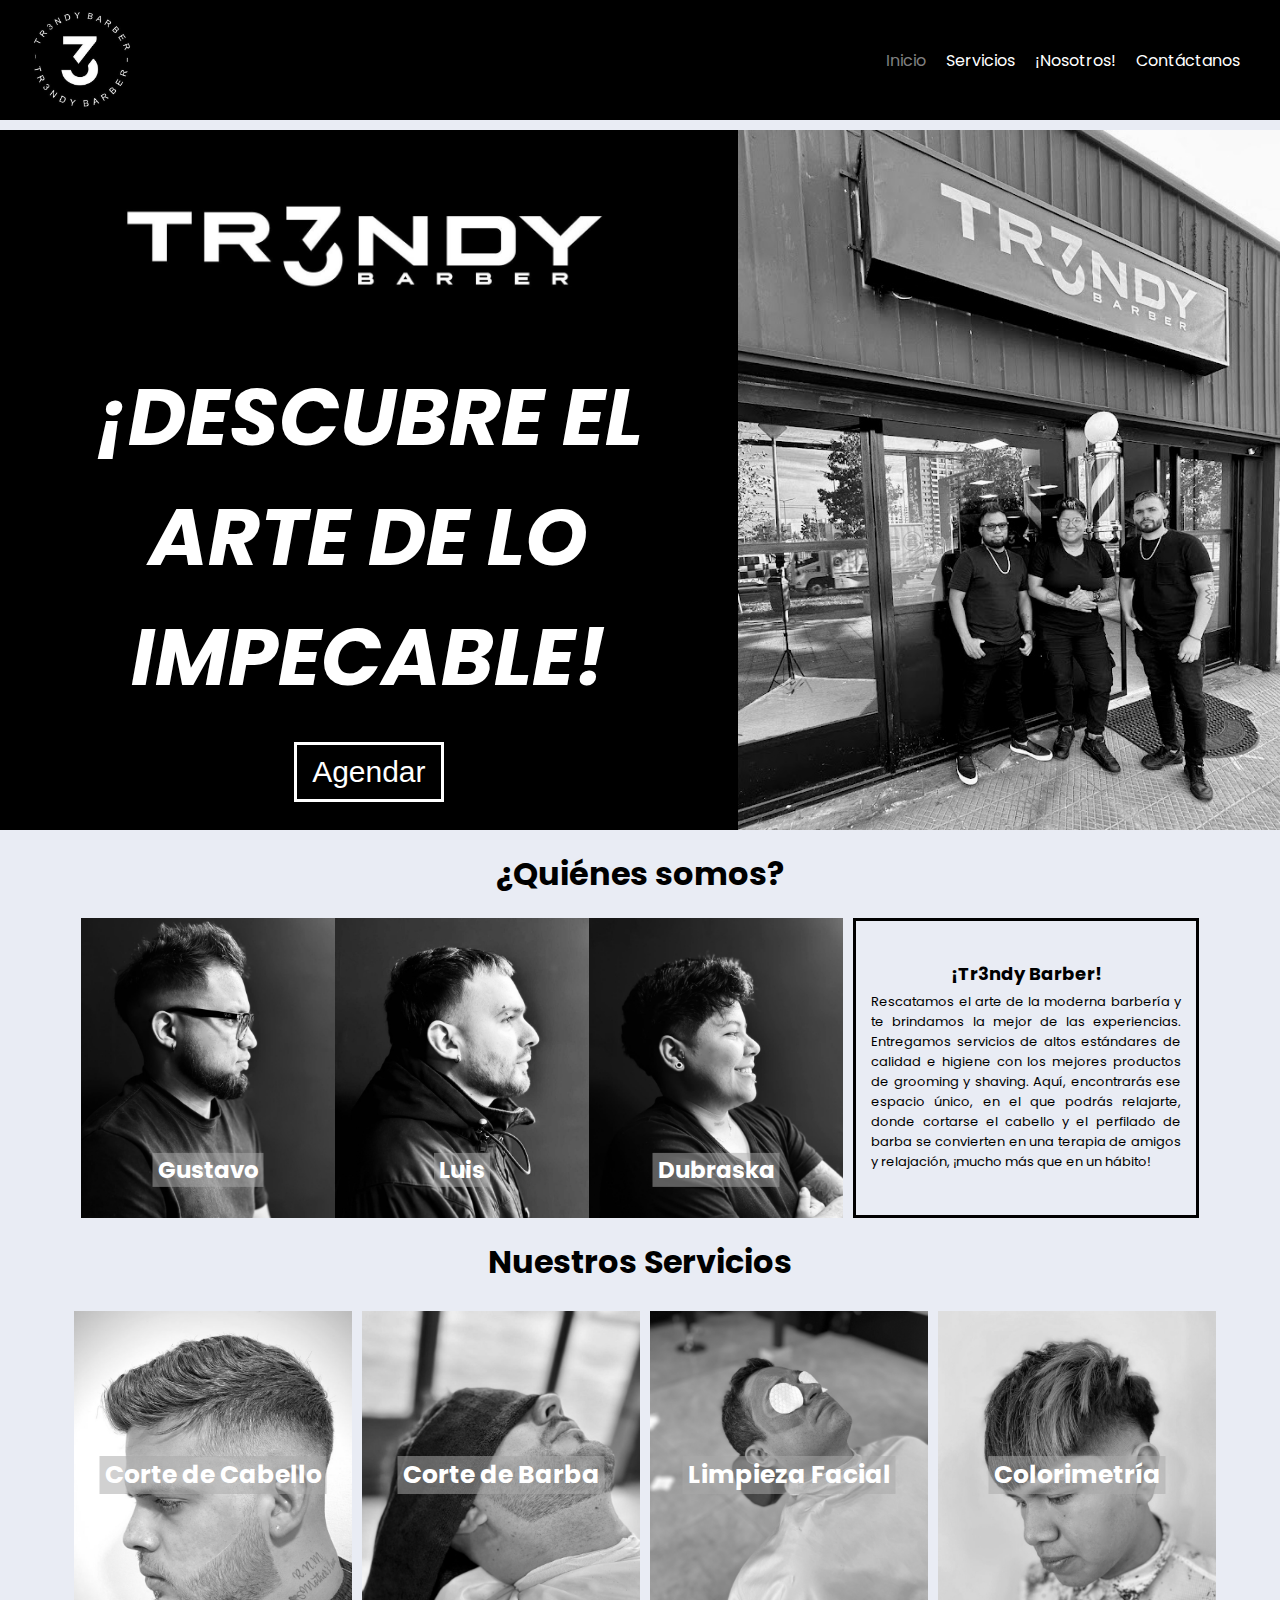
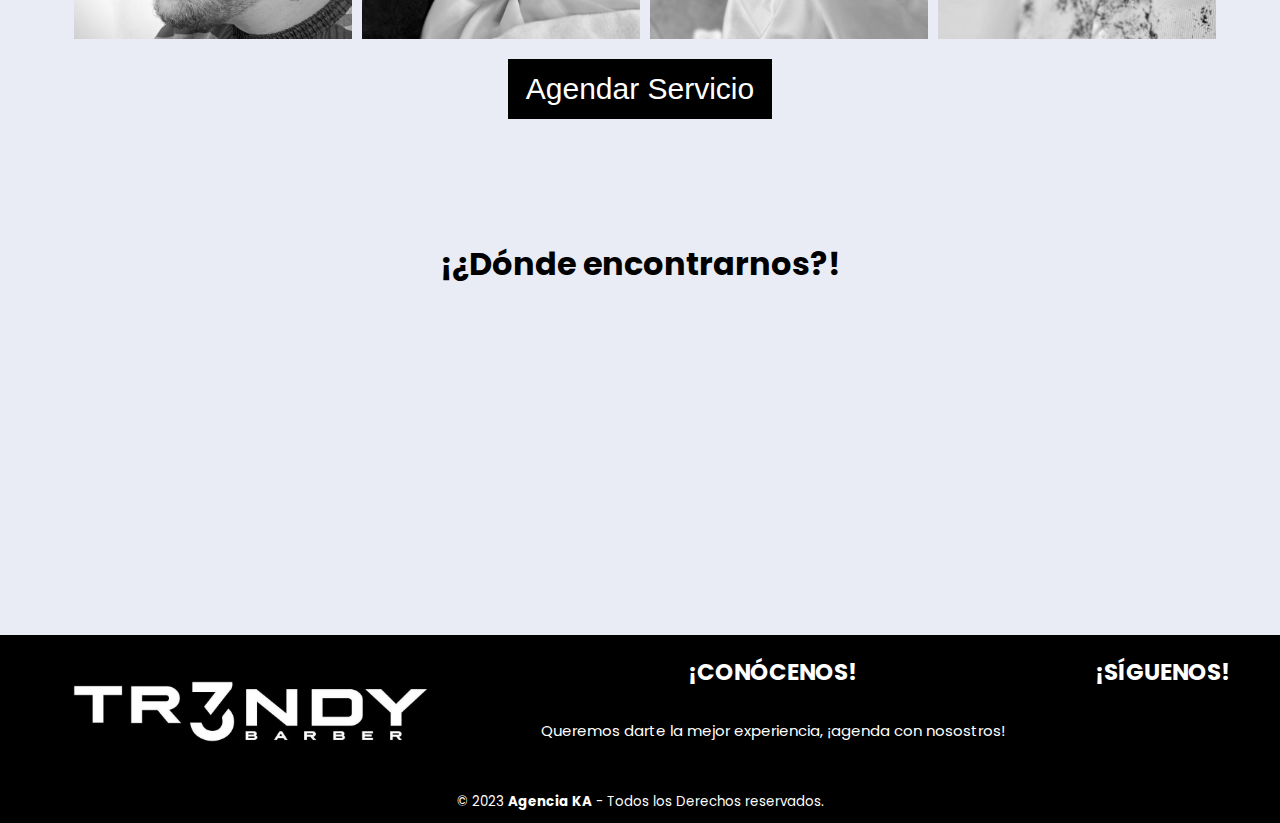
==== root/index.html @ bdf14b38 "se modifican pantallas pequeñas responsive" ====
<!DOCTYPE html>
<html lang="en">
  <head>
    <meta charset="UTF-8" />
    <meta name="viewport" content="width=device-width, initial-scale=1.0" />

    <!-- Google Font -->
    <link rel="preconnect" href="https://fonts.googleapis.com" />
    <link rel="preconnect" href="https://fonts.gstatic.com" crossorigin />
    <link
      href="https://fonts.googleapis.com/css2?family=Poppins:wght@200&display=swap"
      rel="stylesheet"
    />
    <!-- Font Awasome -->
    <link
      rel="stylesheet"
      href="https://cdnjs.cloudflare.com/ajax/libs/font-awesome/6.4.2/css/all.min.css"
      integrity="sha512-z3gLpd7yknf1YoNbCzqRKc4qyor8gaKU1qmn+CShxbuBusANI9QpRohGBreCFkKxLhei6S9CQXFEbbKuqLg0DA=="
      crossorigin="anonymous"
      referrerpolicy="no-referrer"
    />
    <!-- Style -->
    <link rel="stylesheet" href="./styles/estilo.css" />
    <title>¡Tr3ndy Barber!</title>
  </head>
  <body>
    <header>
      <div class="container__menu">
        <div class="logo">
          <img src="./assets/T2 2.jpg" alt="" />
        </div>
        <div class="menu">
          <i class="fas fa-bars" id="btn_menu"></i>
          <div id="back_menu"></div>
          <nav id="nav">
            <img src="images/logo-magtimus-v2.3-1.png" alt="" />
            <ul>
              <li><a href="#" id="selected">Inicio</a></li>
              <li><a href="#serv">Servicios</a></li>
              <li><a href="#us">Nosotros</a></li>
              <li><a href="#ubic">Contáctanos</a></li>
            </ul>
          </nav>
        </div>
      </div>
      <div class="container-menu">
        <div class="logo-desk">
          <img src="./assets/T2 2.jpg" alt="" />
        </div>

        <nav>
          <ul>
            <li><a href="#" id="selected">Inicio</a></li>
            <li><a href="#serv">Servicios</a></li>
            <li><a href="#us">¡Nosotros!</a></li>
            <li><a href="#ubic">Contáctanos</a></li>
          </ul>
        </nav>
      </div>
    </header>

    <!-- BANNER -->

    <div class="banner">
      <div class="banner-info">
        <div class="banner-logo">
          <img src="./assets/TR3NDY_FONDO_NEGRO.jpeg" alt="" />
        </div>
        <div class="banner-frase">
          <h3>¡DESCUBRE EL ARTE DE LO IMPECABLE!</h3>
        </div>
        <a
          href="https://trendybarbercl.setmore.com/?instant_experiences_enabled=true"
          target="_blank"
          ><button class="btn">Agendar</button></a
        >
      </div>
      <div class="banner-img">
        <img src="./assets/EQUIPO.jpg" alt="" />
      </div>
    </div>
    <div class="about-container" id="us">
      <h1>¿Quiénes somos?</h1>
      <div class="profile-container">
        <div class="profile">
          <div class="img-profile">
            <img src="./assets/gustavoPerfilMod.png" alt="Gustavo perfil" />
            <h2>Gustavo</h2>
          </div>
          <div class="img-profile">
            <img src="./assets/luisPerfilMod.png" alt="Luis perfil" />
            <h2>Luis</h2>
          </div>
          <div class="img-profile">
            <img src="./assets/dubraskaPerfilMod.png" alt="dubraska perfil" />
            <h2>Dubraska</h2>
          </div>
        </div>
        <div class="text-profile">
          <div class="trendy-bio mostrar">
            <h2>¡Tr3ndy Barber!</h2>
            <p>
              Rescatamos el arte de la moderna barbería y te brindamos la mejor
              de las experiencias. Entregamos servicios de altos estándares de
              calidad e higiene con los mejores productos de grooming y shaving.
              Aquí, encontrarás ese espacio único, en el que podrás relajarte,
              donde cortarse el cabello y el perfilado de barba se convierten en
              una terapia de amigos y relajación, ¡mucho más que en un hábito!
            </p>
          </div>
          <div class="gustavo-bio ocultar">
            <h2>Gustavo</h2>
            <p>
              ¡Hola! Soy Gustavo y te contaré sobre mi: en mi tiempo libre suelo
              escuchar música y ver películas. En mi trabajo me gusta cortar
              cabello, crear vínculos con mis clientes y brindarles un buen
              trato en cada visita; trato de evolucionar constantemente para
              estar al día con los cortes y estilos en tendencia para así
              complacer a mis clientes.
            </p>
            <h3 class="btn">Tr3ndy Barber</h3>
          </div>
          <div class="luis-bio ocultar">
            <h2>Luis</h2>
            <p>
              ¡Hola! Mi nombre es Luis Daniel Gil, en mi tiempo libre suelo
              salir, compartir con amigos y familiares, también ver series y
              deportes. En mi trabajo, además de brindar un excelente servicio
              (corte de cabello, barba, perfilado de cejas, limpieza facial), me
              enfoco en la conexión con el cliente para que sea una grata
              experiencia.
            </p>
            <h3 class="btn">Tr3ndy Barber</h3>
          </div>
          <div class="dubraska-bio ocultar">
            <h2>Dubraska</h2>
            <p>
              ¡Hola! Mi nombre es Dubraska, en mi tiempo libre me encanta
              escuchar música, ver series y compartir con amigos y familiares.
              En mi trabajo me especializo en cortes de cabello, barba,
              depilación, limpieza facial y tintura. Más que una profesión, es
              mi estilo de vida porque me gusta conectar con mis clientes ,
              mejorando su imagen y brindándoles un buen servicio.
            </p>
            <h3 class="btn">Tr3ndy Barber</h3>
          </div>
        </div>
      </div>
    </div>

    <div class="serv-container" id="serv">
      <h1>Nuestros Servicios</h1>
      <div class="serv-category">
        <!-- Categoria Cabello -->
        <div class="serv" id="serv1">
          <div class="serv-img">
            <img class="img" src="./assets/corte.png" alt="Corte de cabello" />
            <h2 class="serv-text">Corte de Cabello</h2>
          </div>
          <div class="serv-info ocultar">
            <h2>Corte de Cabello</h2>
            <p>
              Ofrecemos cortes de cabello con asesoría personalizada mas lavado
              hidratante con Shampoo Premium Sir Fausto libre de sodio y
              parabenos, con efecto anti-caída y protector del cuero cabelludo
              para brindarte un servicio de calidad y un estilo único como lo es
              tr3ndy Barber.
            </p>
            <p>
              ¡No olvides revisar nuestras promociones de servicios en nuestra
              sección de agendamiento!
            </p>
            <h3 class="btn">Categorias</h3>
          </div>
        </div>
        <!-- Categoria Barba -->
        <div class="serv" id="serv2">
          <div class="serv-img">
            <img
              class="img"
              src="./assets/servTratamientoFacial.png"
              alt="Barba"
            />
            <h2 class="serv-text">Corte de Barba</h2>
          </div>
          <div class="serv-info ocultar">
            <h2>Corte de Barba</h2>
            <p>
              Un protocolo especializado en el cuidado de tu barba con toalla
              caliente y productos premium: agua micelar para eliminar celulas
              muertas e impurezas, pre-pos barba e hidratante, además masaje y
              bebida de cortesía para brindarte un servicio de calidad y un
              estilo único como lo es tr3ndy Barber.
            </p>
            <p>
              ¡No olvides revisar nuestras promociones de servicios en nuestra
              sección de agendamiento!
            </p>
            <h3 class="btn">Categorias</h3>
          </div>
        </div>
        <!-- Categoria Facial -->
        <div class="serv" id="serv3">
          <div class="serv-img">
            <img
              class="img"
              src="./assets/facial.png"
              alt="Tratamiento Facial"
            />
            <h2 class="serv-text">Limpieza Facial</h2>
          </div>
          <div class="serv-info ocultar">
            <h2>Limpieza Facial</h2>
            <p>
              Usamos la marca premium Pure Sir Fausto: Agua micelar, mascarilla
              de arcilla y serum para hidratar el rostro eliminando con tres
              simples pasos la grasa e impureza, tambien ofrecemos un servicio
              de depilación en tres zonas del rostro: oreja, pomulos y nariz,
              con cera especializada, además de masaje y bebida de cortesía para
              brindarte un servicio de calidad y un estilo unico como lo es
              tr3ndy Barber.
            </p>
            <p>
              ¡No olvides revisar nuestras promociones de servicios en nuestra
              sección de agendamiento!
            </p>
            <h3 class="btn">Categorias</h3>
          </div>
        </div>
        <!-- Categoria Colorimetria -->
        <div class="serv" id="serv4">
          <div class="serv-img">
            <img
              class="img"
              src="./assets/ServColorimetria.png"
              alt="Colorimetría"
            />
            <h2 class="serv-text">Colorimetría</h2>
          </div>

          <div class="serv-info ocultar">
            <h2>Colorimetria</h2>
            <p>
              Ofrecemos un servicio de decoloración mas color a elección,
              aplicando productos profesionales. Incluye lavado nutritivo y
              masaje. Puede ser color completo o solo parte superior, además de
              bebida de cortesía para brindarte un servicio de calidad y un
              estilo único como lo es tr3ndy Barber.
            </p>
            <p>
              ¡No olvides revisar nuestras promociones de servicios en nuestra
              sección de agendamiento!
            </p>
            <h3 class="btn">Categorías</h3>
          </div>
        </div>
      </div>
      <a
        href="https://trendybarbercl.setmore.com/?instant_experiences_enabled=true"
        target="_blank"
      >
        <button class="btn">Agendar Servicio</button></a
      >

      <div class="social">
        <a href="https://www.instagram.com/tr3ndybarber/" target="_blank"
          ><i class="fa-brands fa-instagram" style="color: #000000"></i
        ></a>
        <a
          href="https://web.facebook.com/people/Trendy-Barber-CL/100091980216560/?mibextid=LQQJ4d"
          target="_blank"
          ><i class="fa-brands fa-facebook" style="color: #000000"></i
        ></a>
        <a href="https://wa.me/56989255506" target="_blank"
          ><i class="fa-brands fa-whatsapp" style="color: #000000"></i
        ></a>
      </div>
    </div>

    <!-- Seccion Ubicacion -->
    <div class="ubic-container" id="ubic">
      <h1>¡¿Dónde encontrarnos?!</h1>
      <div class="ubic">
        <iframe
          src="https://www.google.com/maps/embed?pb=!1m18!1m12!1m3!1d3326.3088589403574!2d-70.60596982517569!3d-33.51935457336236!2m3!1f0!2f0!3f0!3m2!1i1024!2i768!4f13.1!3m3!1m2!1s0x2740d6c82ad8d0f9%3A0x5c49ebdbfe699f95!2sTr3ndy%20Barber!5e0!3m2!1ses-419!2scl!4v1690721076925!5m2!1ses-419!2scl"
          width="1000"
          height="400"
          style="border: 0"
          allowfullscreen=""
          loading="lazy"
          referrerpolicy="no-referrer-when-downgrade"
        ></iframe>
      </div>
    </div>

    <footer>
      <div class="footer-info">
        <div class="footer-logo">
          <img src="./assets/TR3NDY_FONDO_NEGRO - copia.jpeg" alt="logo" />
        </div>
        <div class="footer-msj">
          <h2>¡CONÓCENOS!</h2>
          <p>Queremos darte la mejor experiencia, ¡agenda con nosostros!</p>
        </div>
        <div class="footer-social">
          <h2>¡SÍGUENOS!</h2>
          <div class="footer-red">
            <a href="https://www.instagram.com/tr3ndybarber/" target="_blank"
              ><i class="fa-brands fa-instagram"></i
            ></a>
            <a
              href="https://web.facebook.com/people/Trendy-Barber-CL/100091980216560/?mibextid=LQQJ4d"
              target="_blank"
              ><i class="fa-brands fa-facebook"></i
            ></a>
            <a href="https://wa.me/56989255506" target="_blank"
              ><i class="fa-brands fa-whatsapp"></i
            ></a>
          </div>
        </div>
      </div>

      <div class="marca">
        <small
          >&copy; 2023 <b>Agencia KA</b> - Todos los Derechos reservados.
        </small>
      </div>
    </footer>

    <script src="./js/profile.js"></script>
    <script src="./js/menu.js"></script>
    <!-- <script src="./js/servDesktop.js"></script> -->
    <!-- <script src="./js/servMobile.js"></script> -->
    <script src="./js/servDesk-Mob.js"></script>
    <!-- <script src="./js/prueba.js"></script> -->
  </body>
</html>
---- root/styles/estilo.css ----
* {
    margin: 0;
    padding: 0;
    box-sizing: border-box;
    
    
  }

  body{
    background-color: #e9ecf4;
    text-align: center;
    font-family: 'Poppins', sans-serif;
  }

  .ocultar{
    display: none;
  }

  .mostrar{
    display: block;
  }

  a{
    text-decoration: none;
    color: white;
  }

  h1{
    margin: 20px;
  }

  p{
    font-size: 15px;
  }

  h2{
    font-size: 20px;
  }

  iframe {
    max-width: 90%;
    height: 300px;
   }

  .btn{
    background-color: #000;
    color: white;
    font-size: 30px;
    padding-top: 10px;
    padding-bottom: 10px;
    padding-left: 15px;
    padding-right: 15px;
    border: 3px solid #000;
    margin: 15px;
    cursor: pointer;
  }
  
  .btn:hover{
    background-color: white;
    border: 3px solid #000;
    color: black;
    transition: 0.3s;
  }




/* ESTILOS HEADER */

header{
  background-color: #000;
}

.logo{
  margin-left: 15px;
  margin-top: 10px;
  margin-bottom: 5px;
}

.logo img{
  height: 80px;
}

.container-menu{
  display: none;
}

.container__menu{
  display: flex;
  align-items: center;
  justify-content: space-between;
}

.menu{
  display: flex;
  justify-content: center;
  align-items: center;
}

.menu ul{
  display: flex;
  flex-direction: column;
  
}

.menu ul li{
  margin-top: 30px;

}

.menu ul li a{
  color: white;

}

.menu nav{
  position: fixed;
  top: 0;
  right: -250px;
  width: 250px;
  height: 100vh;
  background: #000;
  padding: 40px;
  z-index: 1;
  transition: all 300ms;

}

#selected{
  color: grey;
}

#back_menu{
  position: fixed;
  top: 0;
  left: 0;
  width: 100%;
  height: 100vh;
  background: rgba(0,0,0,0.5);
  display: none;
  z-index: 1;
}

#btn_menu{
  font-size: 24px;
  width: 50px;
  height: 50px;
  background: white;
  display: flex;
  flex-direction: row;
  justify-content: center;
  align-items: center;
  border-radius: 50px;
  margin-right: 20px;
  cursor: pointer;

}

/* ESTILOS BANNER */
.banner{
  margin-top: 10px;
  background-color: #000;
  
  display: flex;
  flex-direction: column;
  justify-content: center;
  align-items: center;
  
}

.banner-logo img
  {
  width: 100%;
  }

  .banner h3{
    color: white;
    font-size: 50px;
    font-style: italic;
    
    padding: 10px;
    


  
    
  }

  .banner-frase{
    margin: auto;
  }

  

  .banner .btn{
    
    border: 3px solid white;

  }

  .banner-img{
    width: 100%;
    
  }

  .banner-img img{
    width: 100%;
    display: block;
    filter: grayscale(100%);
    
  }

  

  

 

  



/* ESTILOS PROFILE */

  .about-container{
    width: 90%;
    max-width: 480px;
    margin: auto;
    display: flex;
    flex-direction: column;
    align-items: center;
    
  }

  .profile-container{
    display: flex;
    flex-direction: column;
    gap: 10px;
  }

  .profile{
    display: flex;
    overflow: hidden;
  }

  .img-profile{
    position: relative;
    overflow: hidden;
  }

  .img-profile img:hover{
    transform: scale(1.1);
    transition: 1.5s;

  }

  .img-profile img{
    width: 100%;
    height: 100%;
  }

  .img-profile h2{
    position: absolute;
    color: white;
    left: 50%;
    top: 80%;
    transform: translate( -50%, -15%);
    padding-left: 5px;
    padding-right: 5px;
    background-color: #a8a8a888;
    cursor: pointer;
  }

  .img-profile h2:hover{
    background-color: white;
    color: black;
  }

  .text-profile{
    padding: 10px;
    border: 3px solid #000;
    display: flex;
    flex-direction: column;
    justify-content: center;

  }

  .text-profile h2{
    margin-bottom: 10px;
  }

  .text-profile p{
    
    text-align: justify;
    padding: 5px;
  }

  .text-profile .btn{
    font-size: 20px;
  }

  /* ESTILOS SERVICIOS */

  .serv-container{
    width: 70%;
    max-width: 480px;
    margin: auto;
    display: flex;
    flex-direction: column;
    align-items: center;
    
  }

 .serv{
  margin: 10px;
  

 }

  .img {
    width: 100%;
    display: block;
    filter: grayscale(100%);
   
    
  }

  .img:hover{
    transform: scale(1.1);
    transition: 1.5s;
    filter: grayscale(0%);
  }


  .serv-img{
    position: relative;
    overflow: hidden;
    
  }

  .serv-img h2{
    font-size: 30px;
    position: absolute;
    color: white;
    left: 50%;
    top: 50%;
    transform: translate( -50%, -50%);
    padding-left: 5px;
    padding-right: 5px;
    white-space: nowrap;
    background-color: #a8a8a888;
    cursor: pointer;

  } 

  .serv-img h2:hover{
    background-color: white;
    color: black;
  }

  

  .social{
    font-size: 50px;
    margin-top: 10px;
    justify-content: center;
    

  }

  .social i{
    margin-left: 20px;
    margin-right: 20px;
    padding: 5px;
   
  }

  .social i:hover{
    transform: scale(1.2);
  }

  .serv-info{
    padding: 10px;
    border: 3px solid #000;
    margin-top: 10px;

  }

  .serv-info h2{
    margin-bottom: 10px;
  }

  .serv-info p{
    text-align: justify;
    padding: 10px;
  }

  .serv-info .btn{
    margin: 0;
    font-size: 20px;
  
  }

  /* FOOTER */

  footer{
    background-color: #000;
    width: 100%;
    margin-top: 20px;
    display: flex;
    flex-direction: column;
    justify-content: center;
    align-items: center;
  }

  .footer-info{
    width: 100%;
   
    margin: auto;
    color: white;
    
  }

  .footer-msj p{
    
    padding: 30px;
  } 

  .footer-logo img{
    width: 100%;
    padding-left: 20px;
    padding-right: 20px;
  }

  .footer-red a i{
    font-size: 40px;
    margin: 10px;
    margin-top: 20px;
  }

  .marca{
    color: white;
    padding-bottom: 10px;
  }

/* RESPONSIVE */

@media screen and (min-width: 555px){

  .banner{
    flex-direction: row;
    margin: auto;
    max-height: 700px;
    margin-top: 10px;
  }

  .banner h3{
    font-size: 28px;
  }

  .banner-info{
    width: 100%;
  }

  .banner-img img{
    height: 100%;
  }

  .banner-img{
    height: 100%;
  }


  .container-menu{
    display: none;
  }


  .about-container{
    width: 90%;
    max-width: 768px;
    
  }

  .serv-container{
    width: 90%;
    max-width: 768px;
  }

  .serv-category{
    display: flex;
    flex-direction: row;
    flex-wrap: wrap;
    align-items: center;
    justify-content: center;
  }

  .serv{
   width: 48%;
   margin: 5px;
   
  }

  .serv-img{
    width: 100%;
    margin-left: 5px;
    margin-right: 5px;

  }

  .serv-info{
    width: 50%;
  }

  h2{
    font-size: 30px;
  }

}

@media screen and (min-width: 1024px){

.banner{
  max-height: 700px ;
}

.banner-img{
  width: auto;
}
  
.banner-img img{
 max-height: 700px;
  width: auto;
}

.banner-info{
  width: 100%;
}

.banner-info h3{
  font-size: 80px;
}
  
  
 .container__menu{
  display: none;
  
 }

 .container-menu{
  height: 120px;
  display: flex;
  justify-content: space-between;
  align-items: center;
  
 }

 

.logo-desk img{
  height: 100px;
  margin-left: 30px;
  display: flex;
  align-items: center;
 }

 .container-menu ul{
  display: flex;
  margin-right: 30px;
 }

 .container-menu ul li {
  margin: 10px;
 }







  /* Estilos Profile */

  .about-container{
    width: 90%;
    height: auto;
    max-width: 1500px;
       
  }

  .profile-container{
    flex-direction: row;
   justify-content: center;
  }

  .text-profile{
    width: 30%;
    height: 300px;
  }

  .text-profile p{
    font-size: 11px;
    
    
  }

  .text-profile .btn{
    font-size: 12px;
    margin: 0;
  
  }

  h2{
    font-size: 23px;
  }

.text-profile h2{
  margin: 0;
  font-size: 18px;
}

  .img-profile{
    height: 300px;
  }


    /*Estilos Servicios  */
  .serv-container{
    width: 90%;
    max-width: 1500px;
    justify-content: center;
    align-items: center;
    
  }

  .serv-category{

    flex-wrap: nowrap;
    
  }

  .serv{
    width: 100%;
    
  }

  .serv-info{
    max-width: 700px;
    margin-top: 0;
   
  }

 
  

  .serv-info p{
    font-size: 17px;
  }

  .serv-info .btn{
    font-size: 13px;
  }


   .serv h2{
    font-size: 23px;
   }

   .serv .btn{
    font-size: 20px;
   }

/* ESTILOS PARA FUNCION JS SERVICIOS */
.serv-info-show{ 
  display: flex;
  justify-content: center;
  align-items: center;
  display: flex;
  flex-direction: column;
  
  
}

.serv-show{
  justify-content: center;
 
}


.serv-img-show{
  height: 100%;
  width: auto;
  
}

.img-show{
  height: 500px;
  width: auto;
  
  
}

.footer-info{
  display: flex;
  flex-direction: row;
  justify-content: center;
  text-align: center;
  
}

.footer-logo{
  width: auto;
  margin-right: 30PX;
  margin-left: 30px;
}

.footer-logo img{
  max-width: 400px;
}



.footer-msj {
  width: auto;
  margin-top: 20px;
  margin-right: 30PX;
  margin-left: 30px;
}

.footer-social{
  width: auto;
  margin-top: 20px;
  margin-right: 30PX;
  margin-left: 30px;
  
}
 
}

@media screen and (min-width: 1200px){
  .text-profile p{
    
    font-size: 13px;
  }

  .serv h2{
    font-size: 25px;
  }

}

@media screen and (min-width: 556px) and (max-width: 1023px) {

 .serv-info{
  width: 100%;
 }
  
}

@media screen and (max-width: 451px) {

  .social{
    font-size: 40px;
  }

  .social i{
    margin: auto;
  }
   
  .serv-img h2{
    font-size: 20px;
  }

  .serv-container .btn{
    font-size: 20px;
  }
 }
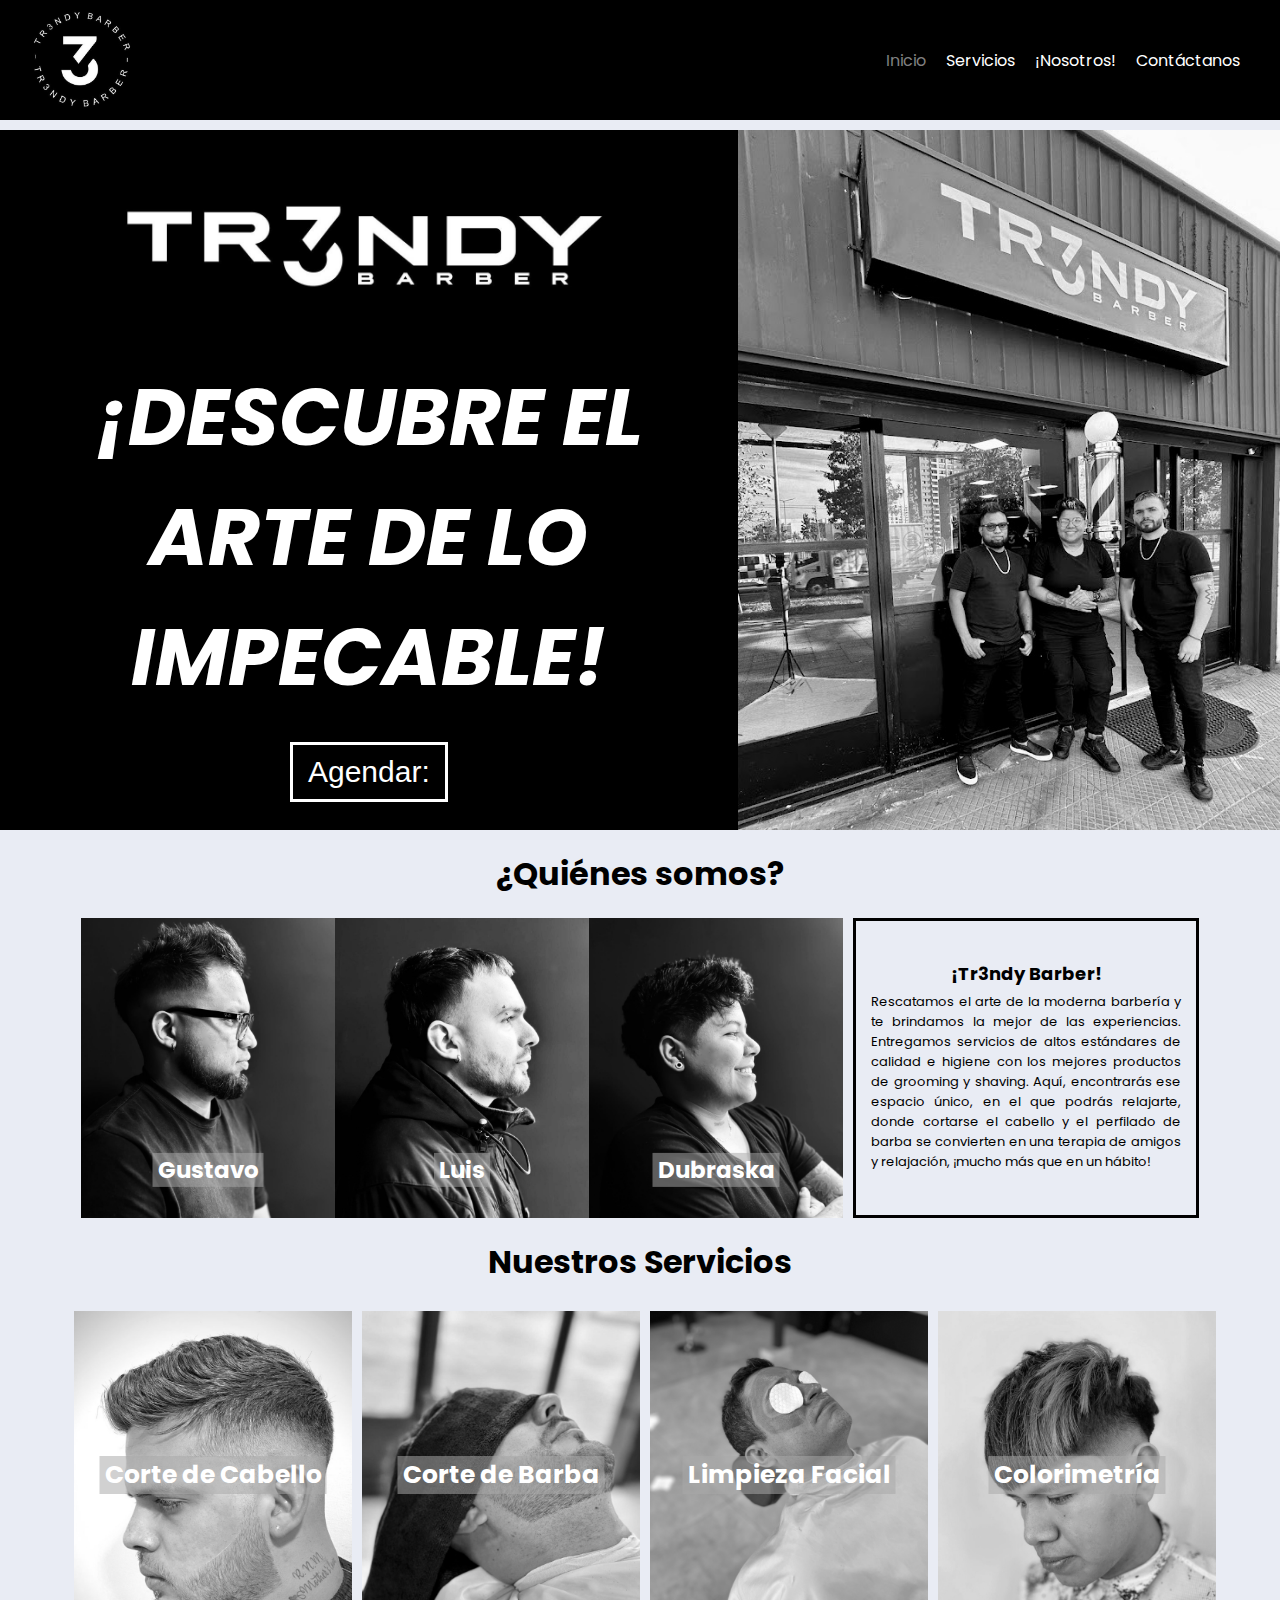
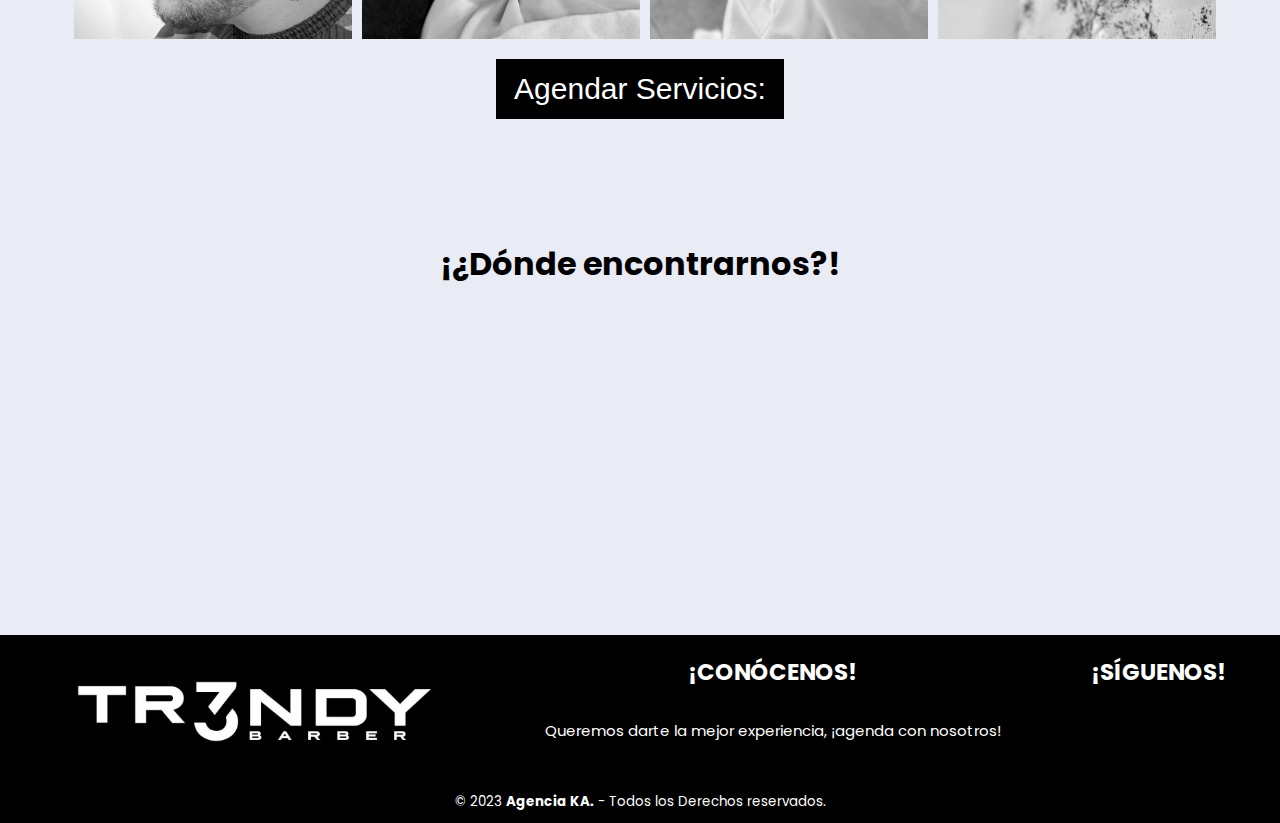
==== commit 5afc22c8: "Merge branch 'main' of https://github.com/ktmedina/trendy" ====
--- a/root/index.html
+++ b/root/index.html
@@ -72,7 +72,7 @@
         <a
           href="https://trendybarbercl.setmore.com/?instant_experiences_enabled=true"
           target="_blank"
-          ><button class="btn">Agendar</button></a
+          ><button class="btn">Agendar:</button></a
         >
       </div>
       <div class="banner-img">
@@ -239,7 +239,7 @@
           </div>
 
           <div class="serv-info ocultar">
-            <h2>Colorimetria</h2>
+            <h2>Colorimetría</h2>
             <p>
               Ofrecemos un servicio de decoloración mas color a elección,
               aplicando productos profesionales. Incluye lavado nutritivo y
@@ -259,7 +259,7 @@
         href="https://trendybarbercl.setmore.com/?instant_experiences_enabled=true"
         target="_blank"
       >
-        <button class="btn">Agendar Servicio</button></a
+        <button class="btn">Agendar Servicios:</button></a
       >
 
       <div class="social">
@@ -300,7 +300,7 @@
         </div>
         <div class="footer-msj">
           <h2>¡CONÓCENOS!</h2>
-          <p>Queremos darte la mejor experiencia, ¡agenda con nosostros!</p>
+          <p>Queremos darte la mejor experiencia, ¡agenda con nosotros!</p>
         </div>
         <div class="footer-social">
           <h2>¡SÍGUENOS!</h2>
@@ -322,7 +322,7 @@
 
       <div class="marca">
         <small
-          >&copy; 2023 <b>Agencia KA</b> - Todos los Derechos reservados.
+          >&copy; 2023 <b>Agencia KA.</b> - Todos los Derechos reservados.
         </small>
       </div>
     </footer>
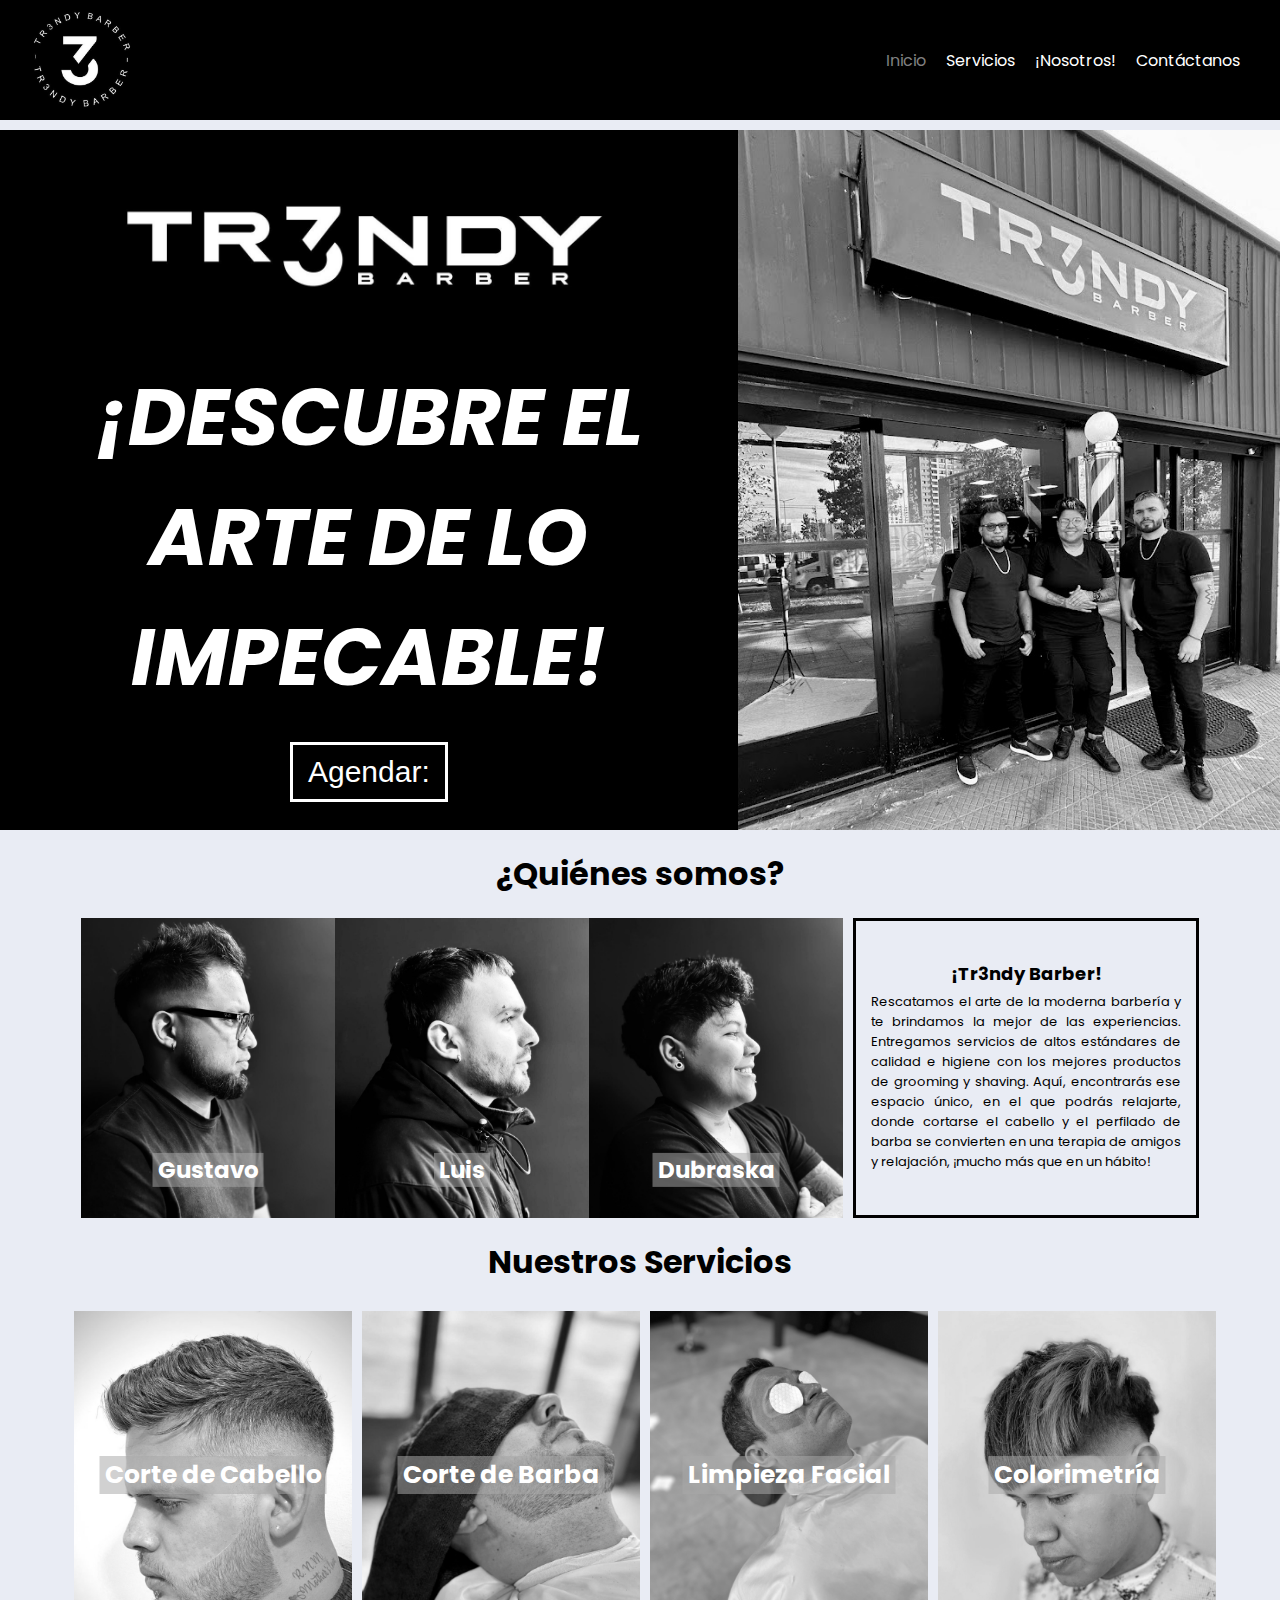
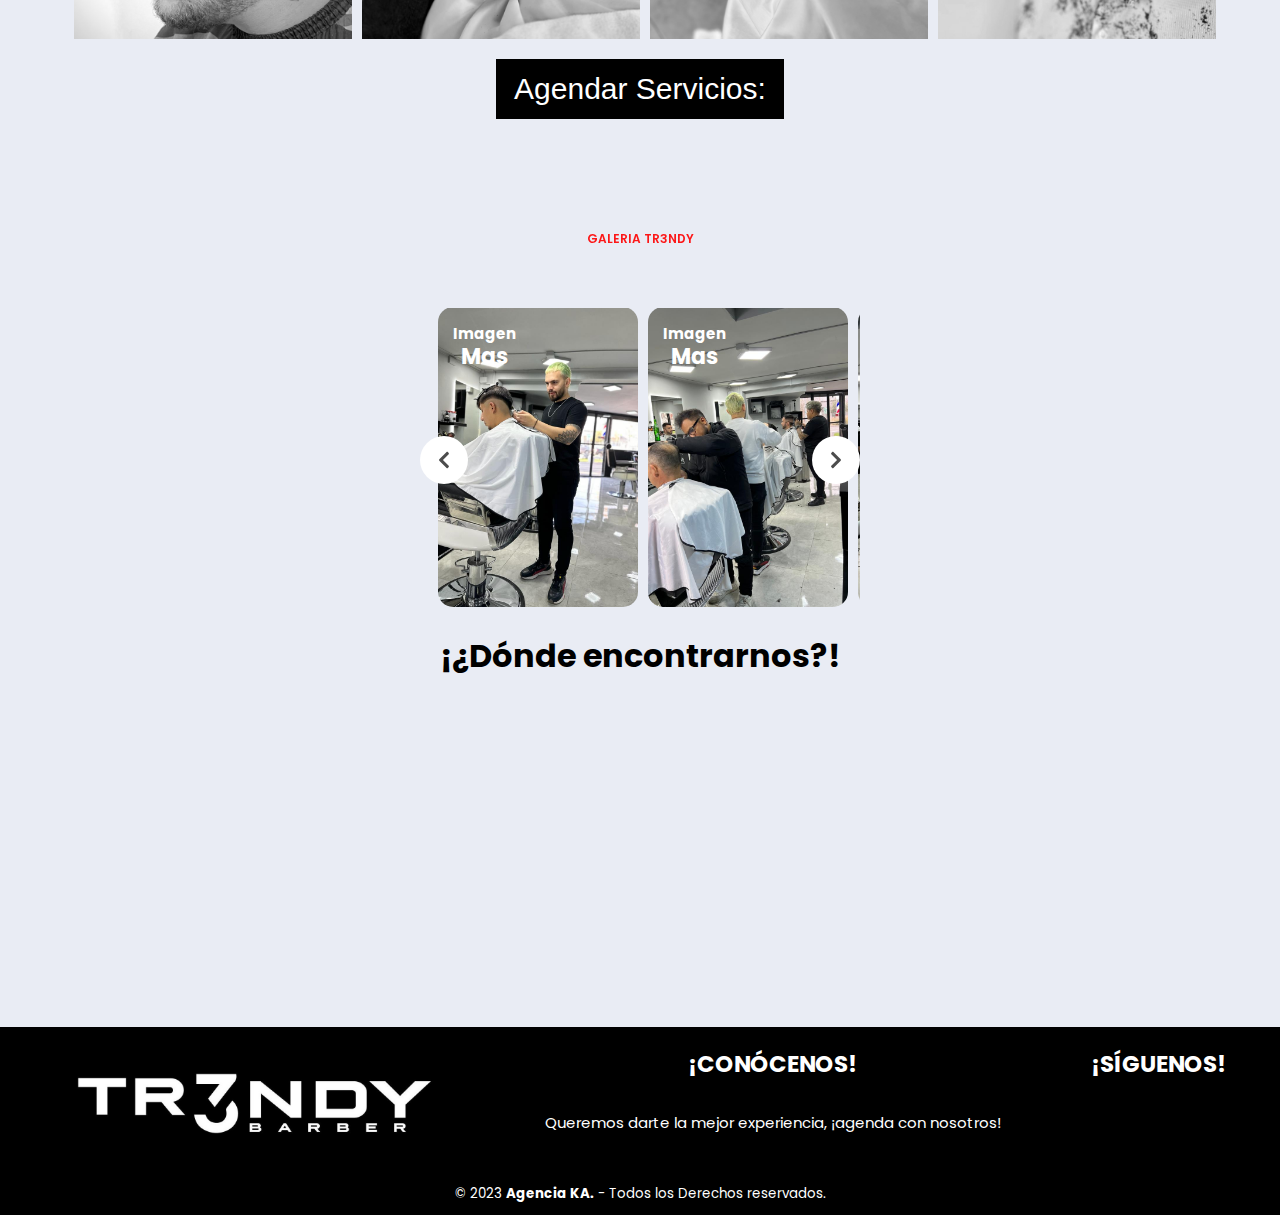
==== commit 235305d2: "pruebas carrusel" ====
--- a/root/index.html
+++ b/root/index.html
@@ -21,6 +21,7 @@
     />
     <!-- Style -->
     <link rel="stylesheet" href="./styles/estilo.css" />
+    <link rel="stylesheet" href="./styles/carrusel.css">
     <title>¡Tr3ndy Barber!</title>
   </head>
   <body>
@@ -276,6 +277,190 @@
         ></a>
       </div>
     </div>
+
+    <!-- Carrusel -->
+
+    <div class="carousel">
+      <h2>Galeria Tr3ndy</h2>
+      <div class="carrusel-list" id="carrusel-list">
+        <button class="carrusel-arrow carrusel-prev" id="button-prev" data-button="button-prev"
+                onclick="app.processingButton(event)">
+                <svg aria-hidden="true" focusable="false" data-prefix="fas" data-icon="chevron-left"
+                    class="svg-inline--fa fa-chevron-left fa-w-10" role="img" xmlns="http://www.w3.org/2000/svg"
+                    viewBox="0 0 320 512">
+                    <path fill="currentColor"
+                        d="M34.52 239.03L228.87 44.69c9.37-9.37 24.57-9.37 33.94 0l22.67 22.67c9.36 9.36 9.37 24.52.04 33.9L131.49 256l154.02 154.75c9.34 9.38 9.32 24.54-.04 33.9l-22.67 22.67c-9.37 9.37-24.57 9.37-33.94 0L34.52 272.97c-9.37-9.37-9.37-24.57 0-33.94z">
+                    </path>
+                </svg>
+        </button>
+        <div class="carrusel-track" id="track">
+              <div class="carrusel">
+                <div>
+                  <a href="#">
+                    <h4><small>Imagen</small> Mas</h4>
+                    <picture>
+                      <img src="./assets/carrusel/1.jpg" alt="">
+                    </picture>
+                  </a>
+                </div>
+              </div>
+
+              <div class="carrusel">
+                <div>
+                  <a href="#">
+                    <h4><small>Imagen</small> Mas</h4>
+                    <picture>
+                      <img src="./assets/carrusel/2.jpg" alt="">
+                    </picture>
+                  </a>
+                </div>
+              </div>
+
+              <div class="carrusel">
+                <div>
+                  <a href="#">
+                    <h4><small>Imagen</small> Mas</h4>
+                    <picture>
+                      <img src="./assets/carrusel/3.jpg" alt="">
+                    </picture>
+                  </a>
+                </div>
+              </div>
+
+              <div class="carrusel">
+                <div>
+                  <a href="#">
+                    <h4><small>Imagen</small> Mas</h4>
+                    <picture>
+                      <img src="./assets/carrusel/4.jpeg" alt="">
+                    </picture>
+                  </a>
+                </div>
+              </div>
+
+              <div class="carrusel">
+                <div>
+                  <a href="#">
+                    <h4><small>Imagen</small> Mas</h4>
+                    <picture>
+                      <img src="./assets/carrusel/5.jpeg" alt="">
+                    </picture>
+                  </a>
+                </div>
+              </div>
+
+              <div class="carrusel">
+                <div>
+                  <a href="#">
+                    <h4><small>Imagen</small> Mas</h4>
+                    <picture>
+                      <img src="./assets/carrusel/6.jpeg" alt="">
+                    </picture>
+                  </a>
+                </div>
+              </div>
+
+              <div class="carrusel">
+                <div>
+                  <a href="#">
+                    <h4><small>Imagen</small> Mas</h4>
+                    <picture>
+                      <img src="./assets/carrusel/6.jpeg" alt="">
+                    </picture>
+                  </a>
+                </div>
+              </div>
+
+              <div class="carrusel">
+                <div>
+                  <a href="#">
+                    <h4><small>Imagen</small> Mas</h4>
+                    <picture>
+                      <img src="./assets/carrusel/7.jpg" alt="">
+                    </picture>
+                  </a>
+                </div>
+              </div>
+
+              <div class="carrusel">
+                <div>
+                  <a href="#">
+                    <h4><small>Imagen</small> Mas</h4>
+                    <picture>
+                      <img src="./assets/carrusel/8.jpg alt="">
+                    </picture>
+                  </a>
+                </div>
+              </div>
+
+              <div class="carrusel">
+                <div>
+                  <a href="#">
+                    <h4><small>Imagen</small> Mas</h4>
+                    <picture>
+                      <img src="./assets/carrusel/9.jpeg" alt="">
+                    </picture>
+                  </a>
+                </div>
+              </div>
+
+              <div class="carrusel">
+                <div>
+                  <a href="#">
+                    <h4><small>Imagen</small> Mas</h4>
+                    <picture>
+                      <img src="./assets/carrusel/10.jpeg" alt="">
+                    </picture>
+                  </a>
+                </div>
+              </div>
+
+              <div class="carrusel">
+                <div>
+                  <a href="#">
+                    <h4><small>Imagen</small> Mas</h4>
+                    <picture>
+                      <img src="./assets/carrusel/11.jpeg" alt="">
+                    </picture>
+                  </a>
+                </div>
+              </div>
+
+              <div class="carrusel">
+                <div>
+                  <a href="#">
+                    <h4><small>Imagen</small> Mas</h4>
+                    <picture>
+                      <img src="./assets/carrusel/12.jpeg" alt="">
+                    </picture>
+                  </a>
+                </div>
+              </div>
+
+              <div class="carrusel">
+                <div>
+                  <a href="#">
+                    <h4><small>Imagen</small> Mas</h4>
+                    <picture>
+                      <img src="./assets/carrusel/13.jpeg" alt="">
+                    </picture>
+                  </a>
+                </div>
+              </div>
+        </div>
+        <button class="carrusel-arrow carrusel-next" id="button-next" data-button="button-next"
+                onclick="app.processingButton(event)">
+                <svg aria-hidden="true" focusable="false" data-prefix="fas" data-icon="chevron-right"
+                    class="svg-inline--fa fa-chevron-right fa-w-10" role="img" xmlns="http://www.w3.org/2000/svg"
+                    viewBox="0 0 320 512">
+                    <path fill="currentColor"
+                        d="M285.476 272.971L91.132 467.314c-9.373 9.373-24.569 9.373-33.941 0l-22.667-22.667c-9.357-9.357-9.375-24.522-.04-33.901L188.505 256 34.484 101.255c-9.335-9.379-9.317-24.544.04-33.901l22.667-22.667c9.373-9.373 24.569-9.373 33.941 0L285.475 239.03c9.373 9.372 9.373 24.568.001 33.941z">
+                    </path>
+                </svg>
+        </button>
+      </div>
+    </div>
+    
 
     <!-- Seccion Ubicacion -->
     <div class="ubic-container" id="ubic">
@@ -292,6 +477,10 @@
         ></iframe>
       </div>
     </div>
+
+    
+
+    
 
     <footer>
       <div class="footer-info">
@@ -329,6 +518,7 @@
 
     <script src="./js/profile.js"></script>
     <script src="./js/menu.js"></script>
+    <script src="./js/carrusel.js"></script>
     <!-- <script src="./js/servDesktop.js"></script> -->
     <!-- <script src="./js/servMobile.js"></script> -->
     <script src="./js/servDesk-Mob.js"></script>
--- a/root/styles/estilo.css
+++ b/root/styles/estilo.css
@@ -402,6 +402,114 @@
   
   }
 
+  /* CARRUSEL */
+  .carousel{
+    margin: auto;
+    width: 90%;
+    
+}
+
+.carousel h2{
+    font-size: 12px;
+    line-height: 38px;
+    padding-bottom: 50px;
+    opacity: .9;
+    text-transform: uppercase ;
+    font-weight: 600;
+    text-align: center;
+    color: red;
+}
+
+.carrusel-list {
+    position: relative;
+    display: flex;
+    align-items: center;
+    width: fit-content;
+    height: 304px;
+    padding: 10px 0px;
+    margin: 0px auto;
+    max-width: 440px;
+    
+    overflow: hidden;
+    
+}
+
+.carrusel-track{
+  position: relative;
+  top: 0;
+  left: 0;
+  display: flex;
+  transition: .5s ease-in-out;
+  overflow: hidden;
+}
+
+.carrusel{
+  position: relative;
+  width: 210px;
+  padding: 0 18px;
+  float: left;
+  display: flex;
+  height: 100%;
+}
+
+.carrusel h4{
+  position: absolute;
+  z-index: 1;
+  font-size: 22px;
+  line-height: 23px;
+  color: white;
+  padding: 15px;
+}
+
+.carrusel h4 small{
+  font-size: 15px;
+  display: block;
+
+}
+
+.carrusel a img{
+  object-fit: cover;
+  height: 300px;
+  width: 200px;
+  border-radius: 15px;
+  transition: .3s ease-in-out;
+}
+
+.carrusel-arrow{
+  border-radius: 30px;
+  background-color: white;
+  position: absolute;
+  z-index: 4;
+  width: 48px;
+  height: 48px;
+  text-align: center;
+  border: 0;
+  cursor: pointer;
+  
+
+}
+
+.carrusel-arrow:focus{
+  outline: 0;
+}
+
+.carrusel-arrow svg{
+  width: 12px;
+  height: 100%;
+  color: rgba(0, 0, 0, 0.7);
+}
+
+.carrusel-prev{
+  left: 0px;
+}
+
+.carrusel-next{
+  right: 0px;
+}
+
+
+
+
   /* FOOTER */
 
   footer{
@@ -776,3 +884,4 @@
     font-size: 20px;
   }
  }
+
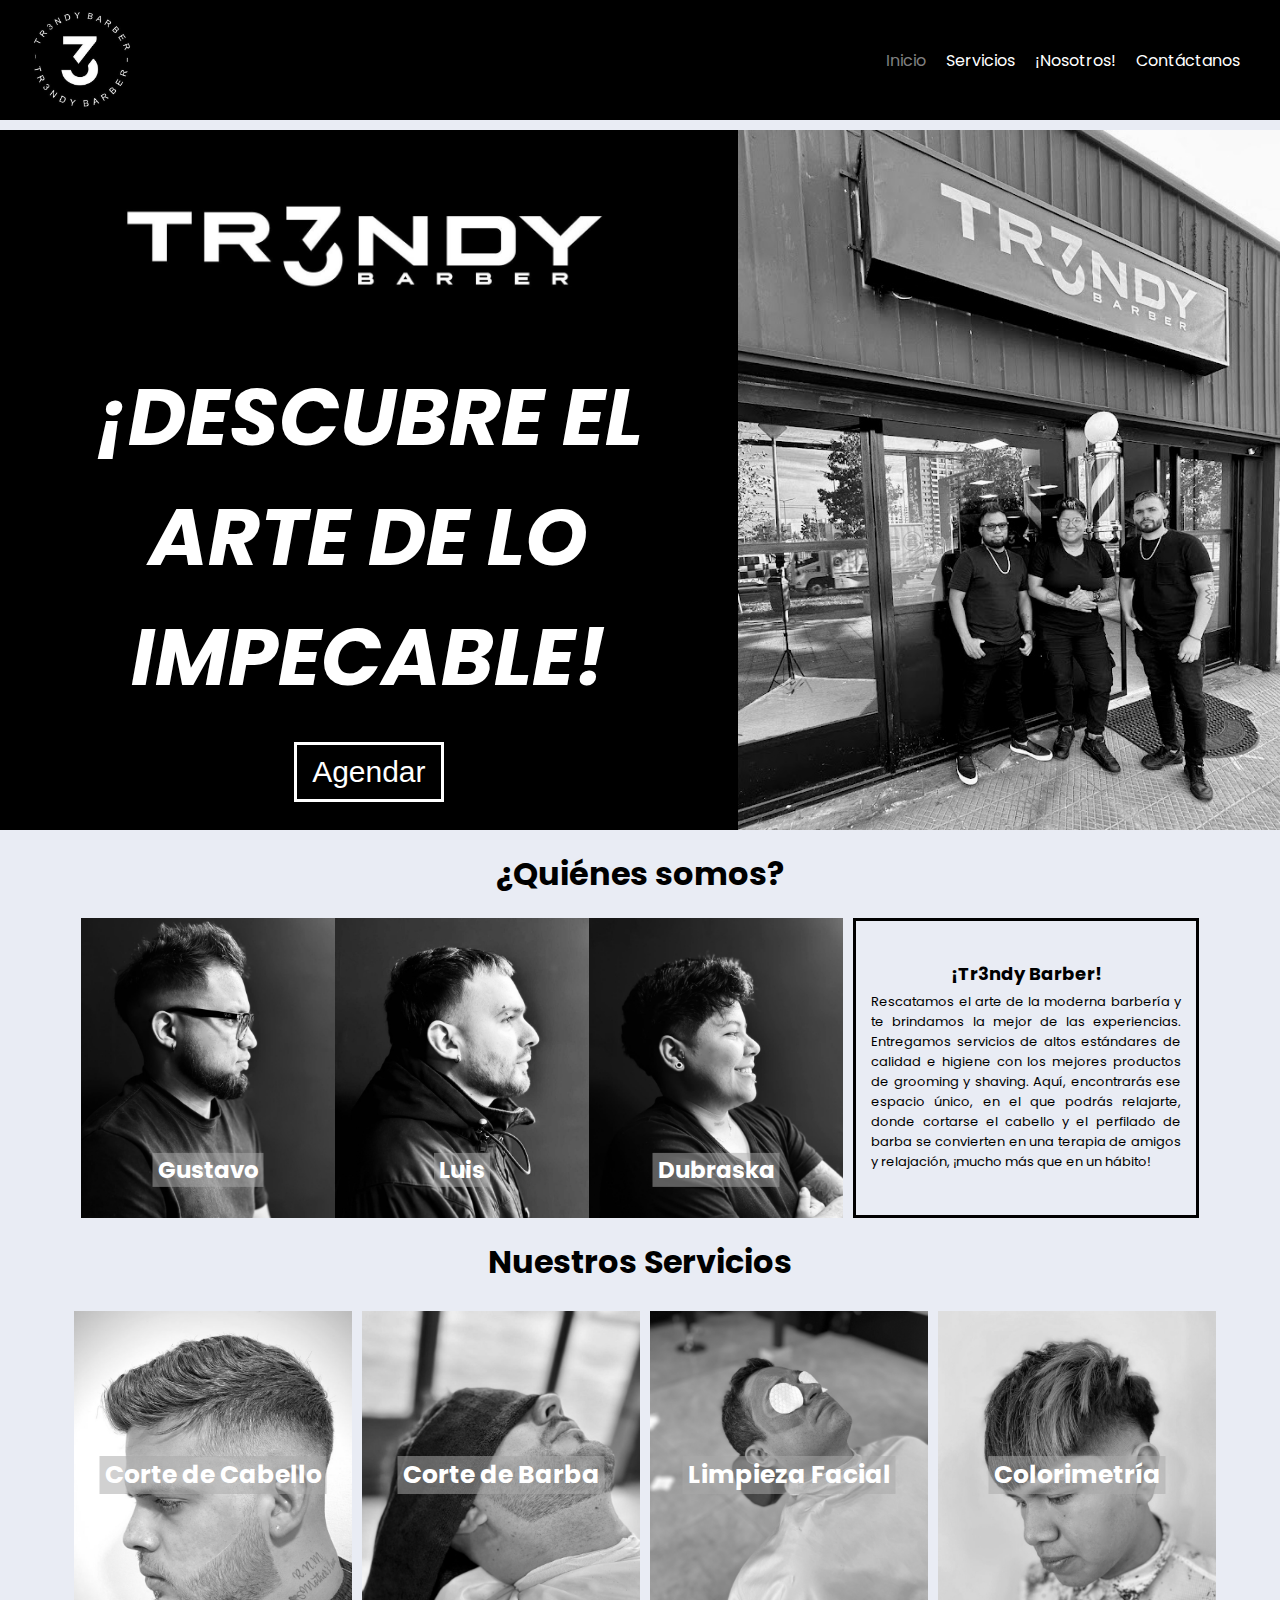
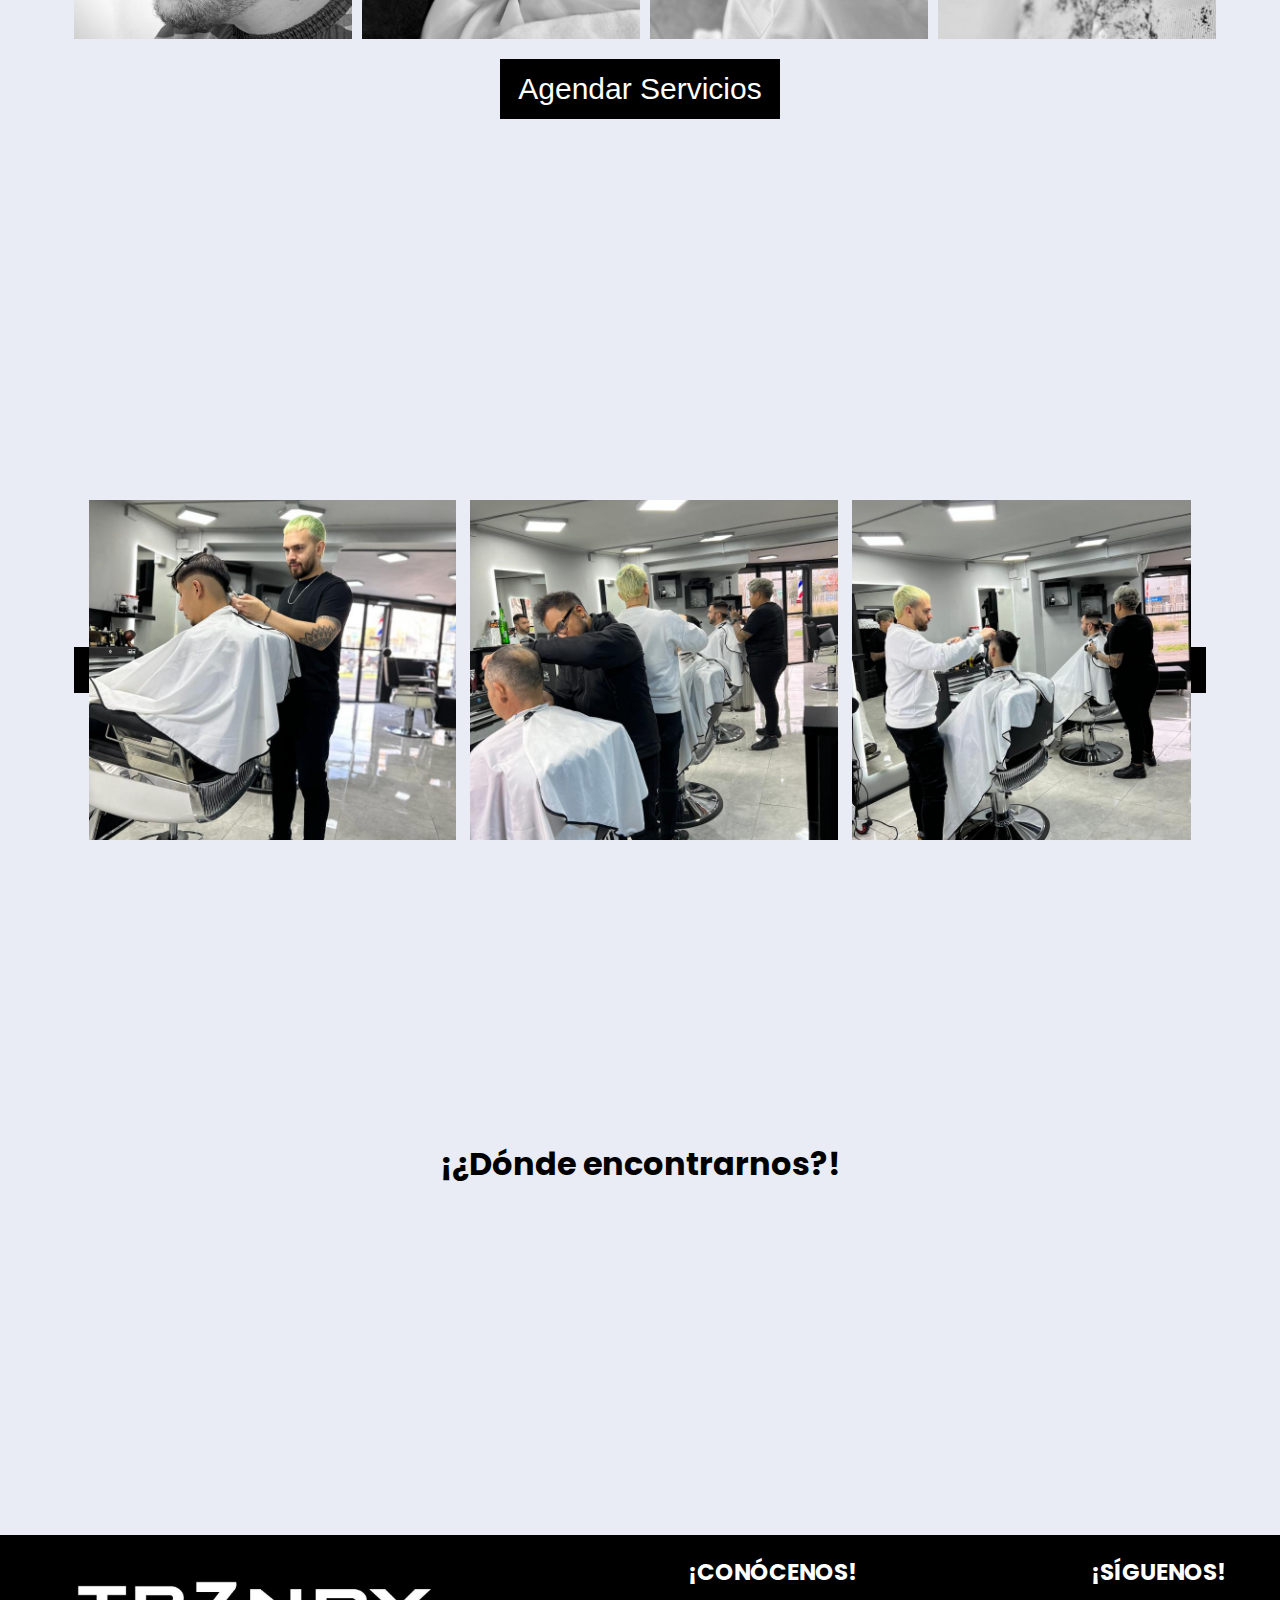
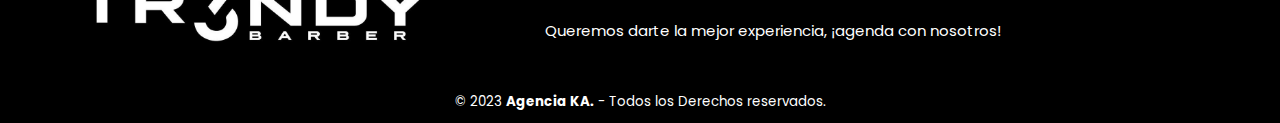
==== commit e35658ca: "carrusel ok responsive" ====
--- a/root/index.html
+++ b/root/index.html
@@ -73,7 +73,7 @@
         <a
           href="https://trendybarbercl.setmore.com/?instant_experiences_enabled=true"
           target="_blank"
-          ><button class="btn">Agendar:</button></a
+          ><button class="btn">Agendar</button></a
         >
       </div>
       <div class="banner-img">
@@ -260,7 +260,7 @@
         href="https://trendybarbercl.setmore.com/?instant_experiences_enabled=true"
         target="_blank"
       >
-        <button class="btn">Agendar Servicios:</button></a
+        <button class="btn">Agendar Servicios</button></a
       >
 
       <div class="social">
@@ -280,185 +280,27 @@
 
     <!-- Carrusel -->
 
-    <div class="carousel">
-      <h2>Galeria Tr3ndy</h2>
-      <div class="carrusel-list" id="carrusel-list">
-        <button class="carrusel-arrow carrusel-prev" id="button-prev" data-button="button-prev"
-                onclick="app.processingButton(event)">
-                <svg aria-hidden="true" focusable="false" data-prefix="fas" data-icon="chevron-left"
-                    class="svg-inline--fa fa-chevron-left fa-w-10" role="img" xmlns="http://www.w3.org/2000/svg"
-                    viewBox="0 0 320 512">
-                    <path fill="currentColor"
-                        d="M34.52 239.03L228.87 44.69c9.37-9.37 24.57-9.37 33.94 0l22.67 22.67c9.36 9.36 9.37 24.52.04 33.9L131.49 256l154.02 154.75c9.34 9.38 9.32 24.54-.04 33.9l-22.67 22.67c-9.37 9.37-24.57 9.37-33.94 0L34.52 272.97c-9.37-9.37-9.37-24.57 0-33.94z">
-                    </path>
-                </svg>
-        </button>
-        <div class="carrusel-track" id="track">
-              <div class="carrusel">
-                <div>
-                  <a href="#">
-                    <h4><small>Imagen</small> Mas</h4>
-                    <picture>
-                      <img src="./assets/carrusel/1.jpg" alt="">
-                    </picture>
-                  </a>
-                </div>
-              </div>
-
-              <div class="carrusel">
-                <div>
-                  <a href="#">
-                    <h4><small>Imagen</small> Mas</h4>
-                    <picture>
-                      <img src="./assets/carrusel/2.jpg" alt="">
-                    </picture>
-                  </a>
-                </div>
-              </div>
-
-              <div class="carrusel">
-                <div>
-                  <a href="#">
-                    <h4><small>Imagen</small> Mas</h4>
-                    <picture>
-                      <img src="./assets/carrusel/3.jpg" alt="">
-                    </picture>
-                  </a>
-                </div>
-              </div>
-
-              <div class="carrusel">
-                <div>
-                  <a href="#">
-                    <h4><small>Imagen</small> Mas</h4>
-                    <picture>
-                      <img src="./assets/carrusel/4.jpeg" alt="">
-                    </picture>
-                  </a>
-                </div>
-              </div>
-
-              <div class="carrusel">
-                <div>
-                  <a href="#">
-                    <h4><small>Imagen</small> Mas</h4>
-                    <picture>
-                      <img src="./assets/carrusel/5.jpeg" alt="">
-                    </picture>
-                  </a>
-                </div>
-              </div>
-
-              <div class="carrusel">
-                <div>
-                  <a href="#">
-                    <h4><small>Imagen</small> Mas</h4>
-                    <picture>
-                      <img src="./assets/carrusel/6.jpeg" alt="">
-                    </picture>
-                  </a>
-                </div>
-              </div>
-
-              <div class="carrusel">
-                <div>
-                  <a href="#">
-                    <h4><small>Imagen</small> Mas</h4>
-                    <picture>
-                      <img src="./assets/carrusel/6.jpeg" alt="">
-                    </picture>
-                  </a>
-                </div>
-              </div>
-
-              <div class="carrusel">
-                <div>
-                  <a href="#">
-                    <h4><small>Imagen</small> Mas</h4>
-                    <picture>
-                      <img src="./assets/carrusel/7.jpg" alt="">
-                    </picture>
-                  </a>
-                </div>
-              </div>
-
-              <div class="carrusel">
-                <div>
-                  <a href="#">
-                    <h4><small>Imagen</small> Mas</h4>
-                    <picture>
-                      <img src="./assets/carrusel/8.jpg alt="">
-                    </picture>
-                  </a>
-                </div>
-              </div>
-
-              <div class="carrusel">
-                <div>
-                  <a href="#">
-                    <h4><small>Imagen</small> Mas</h4>
-                    <picture>
-                      <img src="./assets/carrusel/9.jpeg" alt="">
-                    </picture>
-                  </a>
-                </div>
-              </div>
-
-              <div class="carrusel">
-                <div>
-                  <a href="#">
-                    <h4><small>Imagen</small> Mas</h4>
-                    <picture>
-                      <img src="./assets/carrusel/10.jpeg" alt="">
-                    </picture>
-                  </a>
-                </div>
-              </div>
-
-              <div class="carrusel">
-                <div>
-                  <a href="#">
-                    <h4><small>Imagen</small> Mas</h4>
-                    <picture>
-                      <img src="./assets/carrusel/11.jpeg" alt="">
-                    </picture>
-                  </a>
-                </div>
-              </div>
-
-              <div class="carrusel">
-                <div>
-                  <a href="#">
-                    <h4><small>Imagen</small> Mas</h4>
-                    <picture>
-                      <img src="./assets/carrusel/12.jpeg" alt="">
-                    </picture>
-                  </a>
-                </div>
-              </div>
-
-              <div class="carrusel">
-                <div>
-                  <a href="#">
-                    <h4><small>Imagen</small> Mas</h4>
-                    <picture>
-                      <img src="./assets/carrusel/13.jpeg" alt="">
-                    </picture>
-                  </a>
-                </div>
-              </div>
-        </div>
-        <button class="carrusel-arrow carrusel-next" id="button-next" data-button="button-next"
-                onclick="app.processingButton(event)">
-                <svg aria-hidden="true" focusable="false" data-prefix="fas" data-icon="chevron-right"
-                    class="svg-inline--fa fa-chevron-right fa-w-10" role="img" xmlns="http://www.w3.org/2000/svg"
-                    viewBox="0 0 320 512">
-                    <path fill="currentColor"
-                        d="M285.476 272.971L91.132 467.314c-9.373 9.373-24.569 9.373-33.941 0l-22.667-22.667c-9.357-9.357-9.375-24.522-.04-33.901L188.505 256 34.484 101.255c-9.335-9.379-9.317-24.544.04-33.901l22.667-22.667c9.373-9.373 24.569-9.373 33.941 0L285.475 239.03c9.373 9.372 9.373 24.568.001 33.941z">
-                    </path>
-                </svg>
-        </button>
-      </div>
+    <div class="wrapper">
+      <i class="fa-solid fa-angle-left"></i>
+      <div class="carousel">
+        <img src="./assets/carrusel/1.jpg" alt="img 1">
+        <img src="./assets/carrusel/2.jpg" alt="img 2">
+        <img src="./assets/carrusel/3.jpg" alt="img 3">
+        <img src="./assets/carrusel/4.jpeg" alt="img 4">
+        <img src="./assets/carrusel/5.jpeg" alt="img 5">
+        <img src="./assets/carrusel/6.jpeg" alt="img 6">
+        <img src="./assets/carrusel/7.jpg" alt="img 7">
+        <img src="./assets/carrusel/8.jpg" alt="img 8">
+        <img src="./assets/carrusel/9.jpeg" alt="img 9">
+        <img src="./assets/carrusel/10.jpeg" alt="img 10">
+        <img src="./assets/carrusel/11.jpeg" alt="img 11">
+        <img src="./assets/carrusel/12.jpeg" alt="img 12">
+        <img src="./assets/carrusel/13.jpeg" alt="img 13">
+
+
+      </div>
+      <i class="fa-solid fa-angle-right"></i>
+
     </div>
     
 
@@ -518,10 +360,8 @@
 
     <script src="./js/profile.js"></script>
     <script src="./js/menu.js"></script>
-    <script src="./js/carrusel.js"></script>
-    <!-- <script src="./js/servDesktop.js"></script> -->
-    <!-- <script src="./js/servMobile.js"></script> -->
+    <script src="./js/carousel.js"></script>
     <script src="./js/servDesk-Mob.js"></script>
-    <!-- <script src="./js/prueba.js"></script> -->
+    
   </body>
 </html>
--- a/root/styles/estilo.css
+++ b/root/styles/estilo.css
@@ -403,109 +403,47 @@
   }
 
   /* CARRUSEL */
-  .carousel{
+
+  .wrapper{
+    max-width: 1200px;
+    width: 90%;
+    display: flex;
+    justify-content: center;
+    align-items: center;
+    min-height: 100vh;
+    padding: 0 10px;
     margin: auto;
-    width: 90%;
-    
-}
-
-.carousel h2{
-    font-size: 12px;
-    line-height: 38px;
-    padding-bottom: 50px;
-    opacity: .9;
-    text-transform: uppercase ;
-    font-weight: 600;
+  }
+
+  .wrapper i{
+    height: 46px;
+    width: 46px;
     text-align: center;
-    color: red;
-}
-
-.carrusel-list {
-    position: relative;
-    display: flex;
-    align-items: center;
-    width: fit-content;
-    height: 304px;
-    padding: 10px 0px;
-    margin: 0px auto;
-    max-width: 440px;
-    
+    line-height: 46px;
+    background: black ;
+    color: white;
+    cursor: pointer;
+    font-size: 1.2rem;
+    
+  }
+  
+  .wrapper .carousel{
+    white-space: nowrap;
+    font-size: 0px;
+    cursor: pointer;
     overflow: hidden;
-    
-}
-
-.carrusel-track{
-  position: relative;
-  top: 0;
-  left: 0;
-  display: flex;
-  transition: .5s ease-in-out;
-  overflow: hidden;
-}
-
-.carrusel{
-  position: relative;
-  width: 210px;
-  padding: 0 18px;
-  float: left;
-  display: flex;
-  height: 100%;
-}
-
-.carrusel h4{
-  position: absolute;
-  z-index: 1;
-  font-size: 22px;
-  line-height: 23px;
-  color: white;
-  padding: 15px;
-}
-
-.carrusel h4 small{
-  font-size: 15px;
-  display: block;
-
-}
-
-.carrusel a img{
-  object-fit: cover;
-  height: 300px;
-  width: 200px;
-  border-radius: 15px;
-  transition: .3s ease-in-out;
-}
-
-.carrusel-arrow{
-  border-radius: 30px;
-  background-color: white;
-  position: absolute;
-  z-index: 4;
-  width: 48px;
-  height: 48px;
-  text-align: center;
-  border: 0;
-  cursor: pointer;
-  
-
-}
-
-.carrusel-arrow:focus{
-  outline: 0;
-}
-
-.carrusel-arrow svg{
-  width: 12px;
-  height: 100%;
-  color: rgba(0, 0, 0, 0.7);
-}
-
-.carrusel-prev{
-  left: 0px;
-}
-
-.carrusel-next{
-  right: 0px;
-}
+  }
+
+  .carousel img{
+    height: 340px;
+    object-fit: cover;
+    width: 100%;
+    margin-left: 14px;
+  }
+
+  .carousel img:first-child{
+    margin-left: 0px;
+  }
 
 
 
@@ -625,6 +563,10 @@
     font-size: 30px;
   }
 
+  .carousel img{
+    width: calc(100%/2);
+  }
+
 }
 
 @media screen and (min-width: 1024px){
@@ -683,7 +625,9 @@
  }
 
 
-
+ .carousel img{
+  width: calc(100%/3);
+}
 
 
 
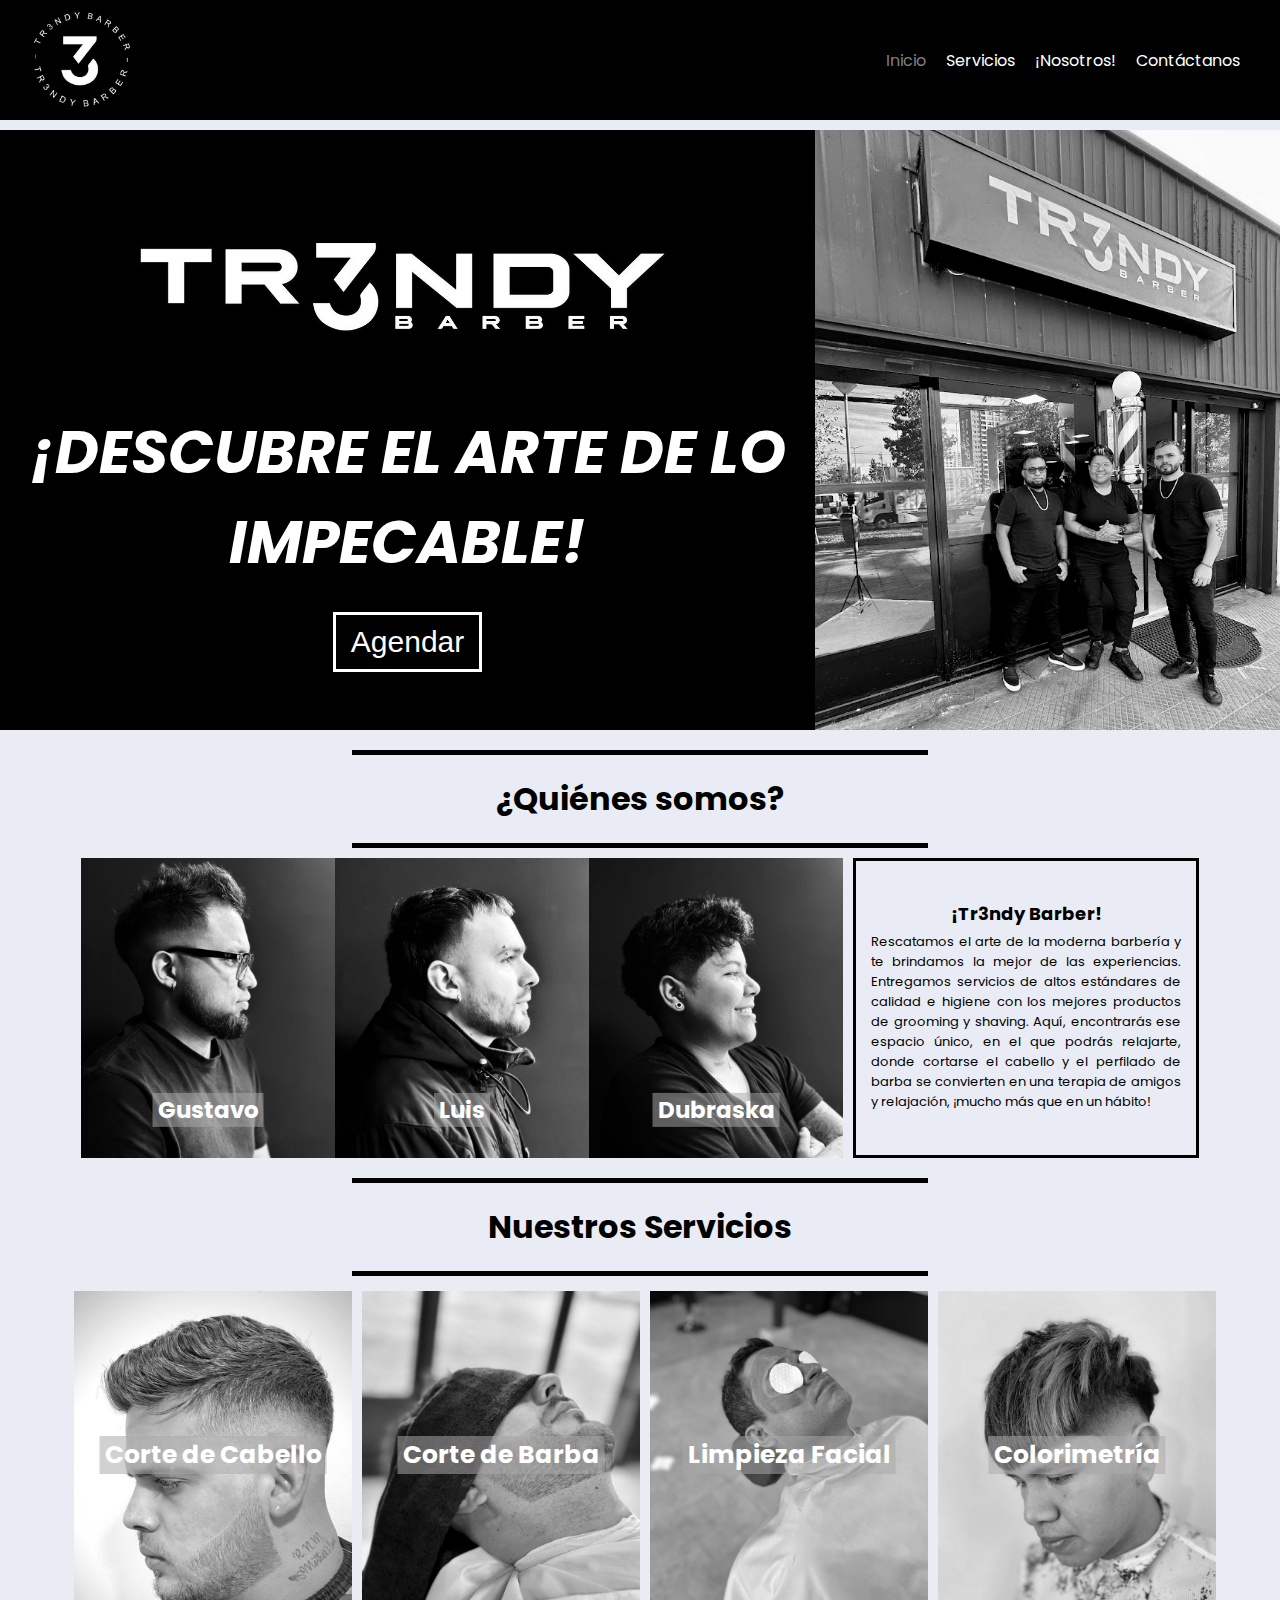
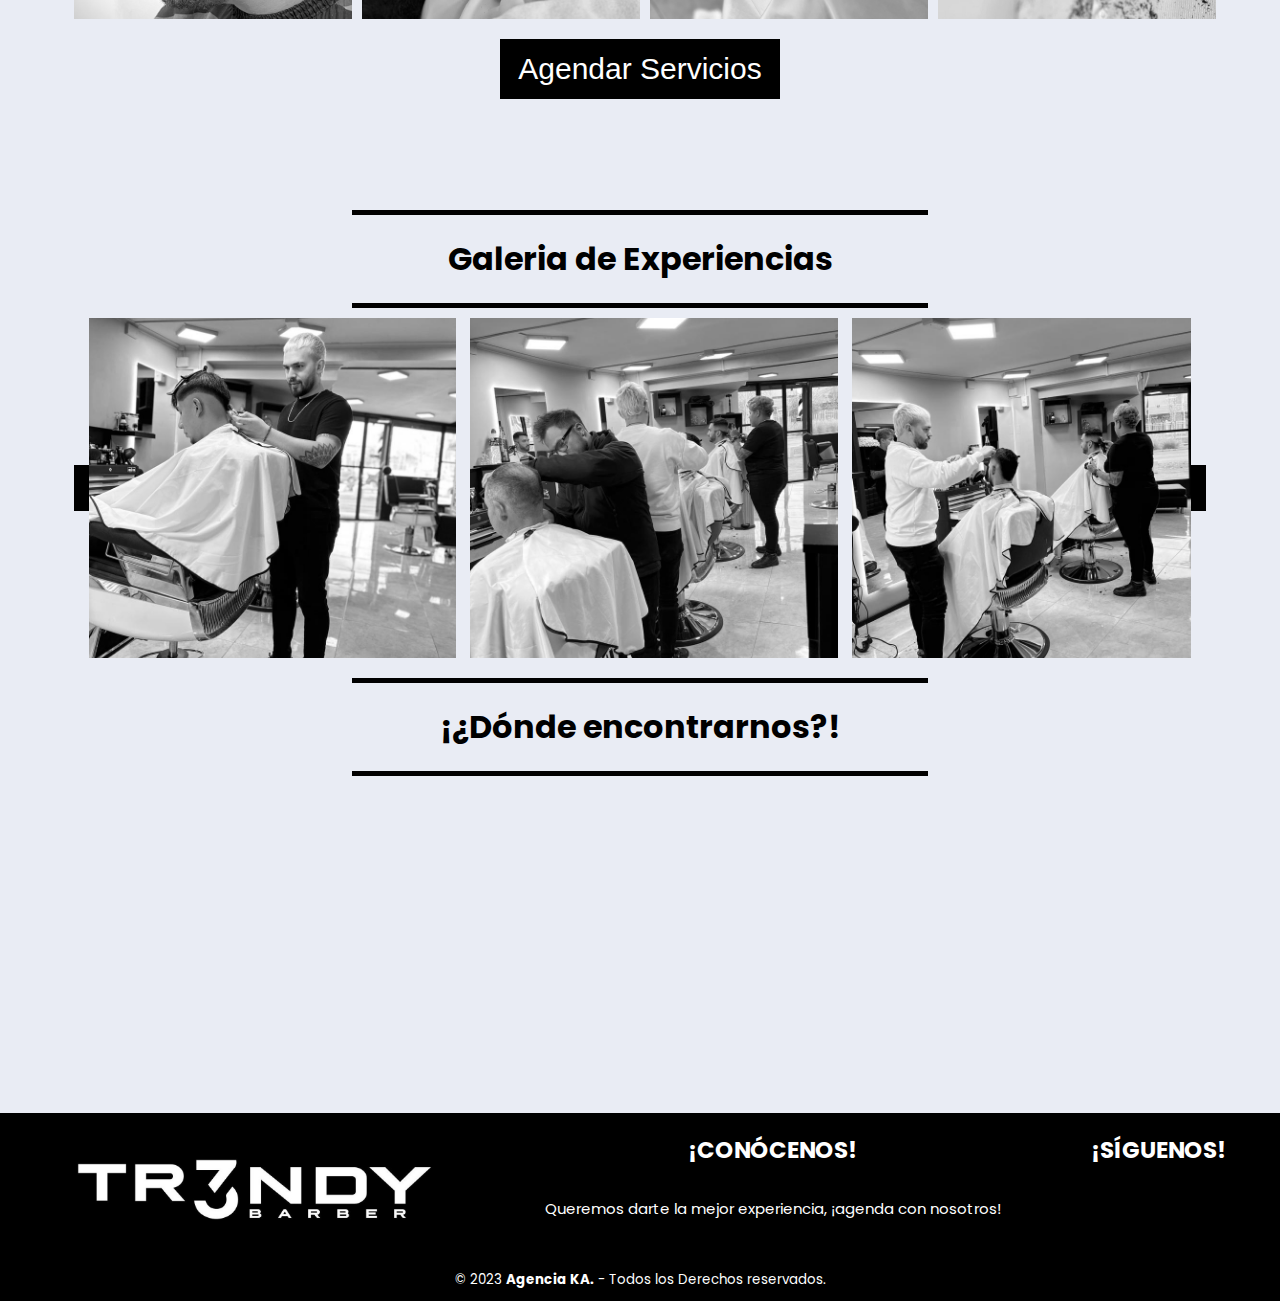
==== commit ac431b0f: "se corrigen titulos, y tamaños en carrusel" ====
--- a/root/index.html
+++ b/root/index.html
@@ -80,8 +80,13 @@
         <img src="./assets/EQUIPO.jpg" alt="" />
       </div>
     </div>
+
+    <!-- PERFILES -->
+
     <div class="about-container" id="us">
+      <div class="linea"></div>
       <h1>¿Quiénes somos?</h1>
+      <div class="linea"></div>
       <div class="profile-container">
         <div class="profile">
           <div class="img-profile">
@@ -149,8 +154,15 @@
       </div>
     </div>
 
+    
+
+    <!-- SERVICIOS -->
+    
+
     <div class="serv-container" id="serv">
+      <div class="linea"></div>
       <h1>Nuestros Servicios</h1>
+      <div class="linea"></div>
       <div class="serv-category">
         <!-- Categoria Cabello -->
         <div class="serv" id="serv1">
@@ -278,7 +290,15 @@
       </div>
     </div>
 
+    
+
     <!-- Carrusel -->
+    <div class="carrusel-container">
+      <div class="linea"></div>
+      <h1>Galeria de Experiencias</h1>
+      <div class="linea"></div>
+
+    </div>
 
     <div class="wrapper">
       <i class="fa-solid fa-angle-left"></i>
@@ -303,10 +323,12 @@
 
     </div>
     
-
+   
     <!-- Seccion Ubicacion -->
     <div class="ubic-container" id="ubic">
+      <div class="linea"></div>
       <h1>¡¿Dónde encontrarnos?!</h1>
+      <div class="linea"></div>
       <div class="ubic">
         <iframe
           src="https://www.google.com/maps/embed?pb=!1m18!1m12!1m3!1d3326.3088589403574!2d-70.60596982517569!3d-33.51935457336236!2m3!1f0!2f0!3f0!3m2!1i1024!2i768!4f13.1!3m3!1m2!1s0x2740d6c82ad8d0f9%3A0x5c49ebdbfe699f95!2sTr3ndy%20Barber!5e0!3m2!1ses-419!2scl!4v1690721076925!5m2!1ses-419!2scl"
--- a/root/styles/estilo.css
+++ b/root/styles/estilo.css
@@ -19,6 +19,15 @@
 
   .mostrar{
     display: block;
+  }
+
+  .linea{
+    background-color: #000;
+    height: 5px;
+    width: 50%;
+    margin: auto;
+    
+    
   }
 
   a{
@@ -176,7 +185,7 @@
 
   .banner h3{
     color: white;
-    font-size: 50px;
+    font-size: 40px;
     font-style: italic;
     
     padding: 10px;
@@ -226,7 +235,7 @@
   .about-container{
     width: 90%;
     max-width: 480px;
-    margin: auto;
+    margin: 20px auto 0 auto;
     display: flex;
     flex-direction: column;
     align-items: center;
@@ -237,6 +246,7 @@
     display: flex;
     flex-direction: column;
     gap: 10px;
+    margin-top: 10px;
   }
 
   .profile{
@@ -305,15 +315,20 @@
   .serv-container{
     width: 70%;
     max-width: 480px;
-    margin: auto;
+    margin: 20px auto 0 auto;
     display: flex;
     flex-direction: column;
     align-items: center;
     
   }
 
+  .serv-category{
+    margin-top: 10px;
+  }
+
  .serv{
   margin: 10px;
+  
   
 
  }
@@ -404,13 +419,18 @@
 
   /* CARRUSEL */
 
+  .carrusel-container{
+    margin: 10px auto 10px auto;
+    width: 90%;
+  }
+
   .wrapper{
     max-width: 1200px;
     width: 90%;
     display: flex;
     justify-content: center;
     align-items: center;
-    min-height: 100vh;
+   
     padding: 0 10px;
     margin: auto;
   }
@@ -439,13 +459,21 @@
     object-fit: cover;
     width: 100%;
     margin-left: 14px;
+    filter: grayscale(100%);
   }
 
   .carousel img:first-child{
     margin-left: 0px;
   }
 
-
+.ubic-container{
+  margin: 20px auto 0 auto;
+  width: 90%;
+}
+
+.ubic{
+  margin-top: 10px;
+}
 
 
   /* FOOTER */
@@ -572,7 +600,7 @@
 @media screen and (min-width: 1024px){
 
 .banner{
-  max-height: 700px ;
+  max-height: 600px ;
 }
 
 .banner-img{
@@ -580,7 +608,7 @@
 }
   
 .banner-img img{
- max-height: 700px;
+ max-height: 600px;
   width: auto;
 }
 
@@ -589,8 +617,10 @@
 }
 
 .banner-info h3{
-  font-size: 80px;
-}
+  font-size: 60px;
+}
+
+
   
   
  .container__menu{
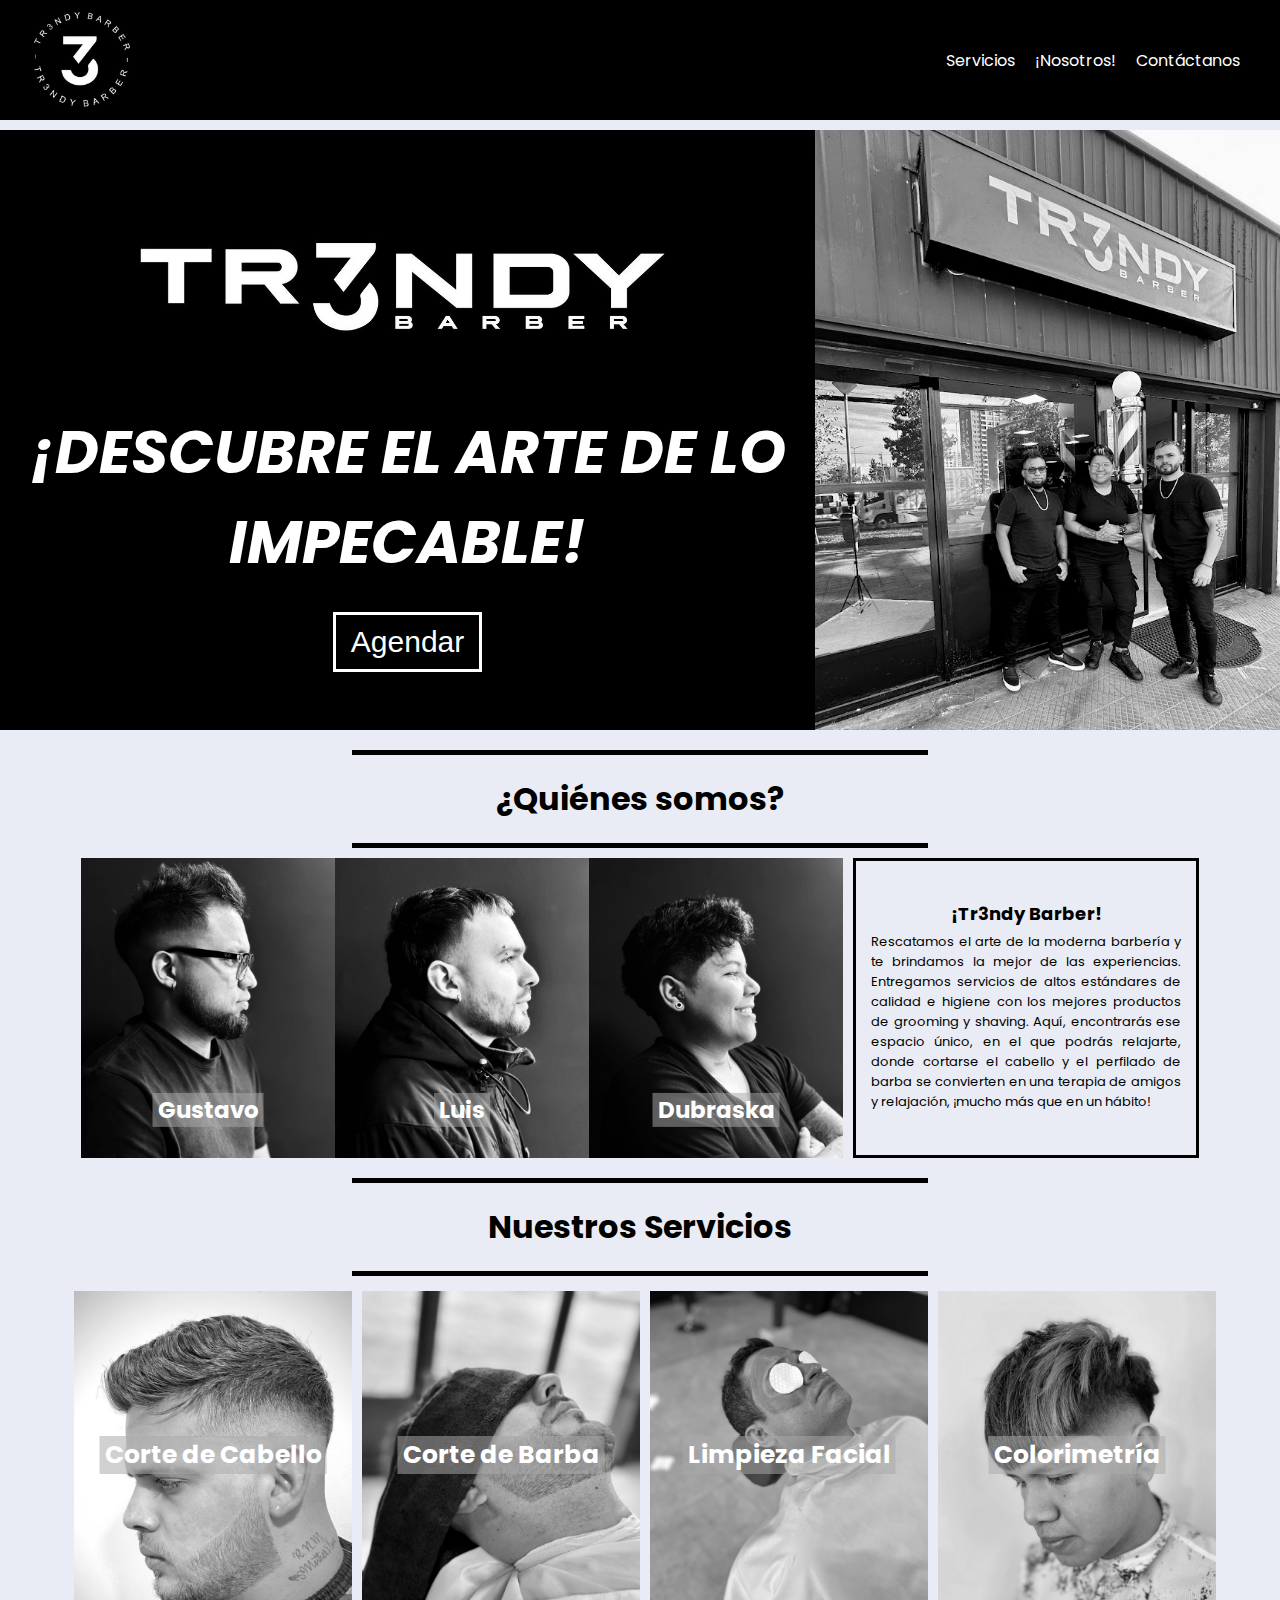
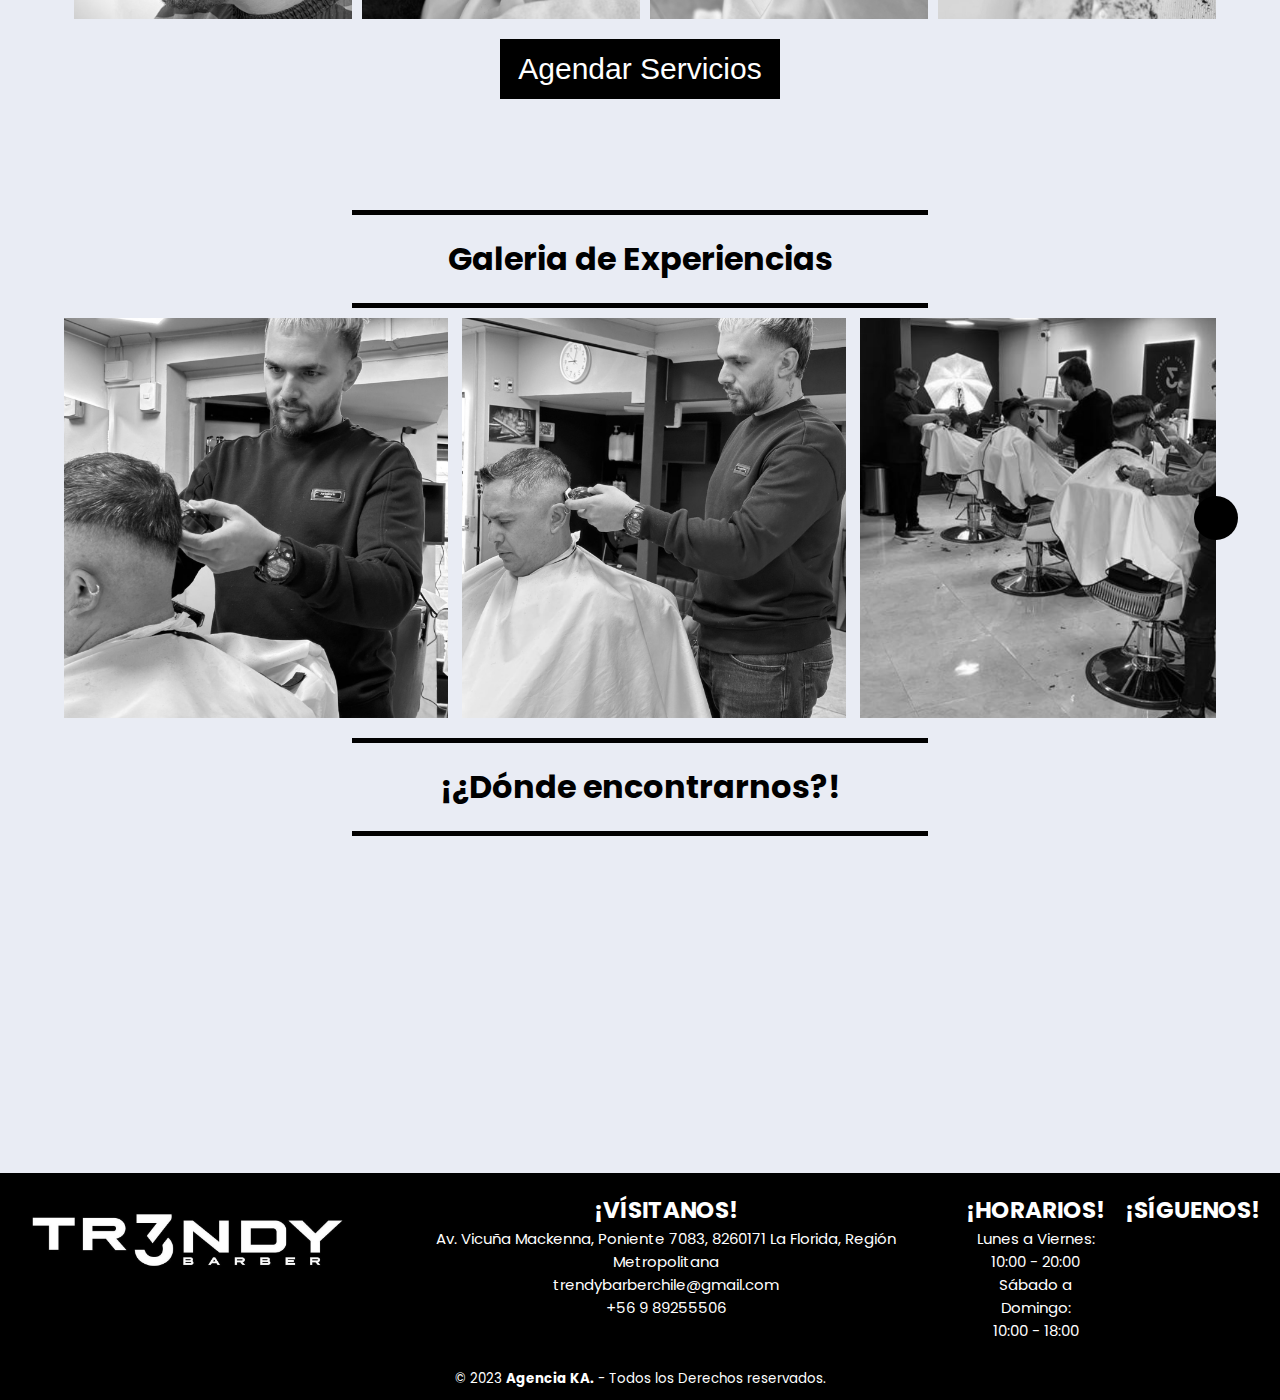
==== commit 1009c732: "mejoras en carrusel y footer" ====
--- a/root/index.html
+++ b/root/index.html
@@ -1,25 +1,22 @@
 <!DOCTYPE html>
-<html lang="en">
+<html lang="es">
   <head>
     <meta charset="UTF-8" />
     <meta name="viewport" content="width=device-width, initial-scale=1.0" />
-
     <!-- Google Font -->
     <link rel="preconnect" href="https://fonts.googleapis.com" />
     <link rel="preconnect" href="https://fonts.gstatic.com" crossorigin />
     <link
       href="https://fonts.googleapis.com/css2?family=Poppins:wght@200&display=swap"
-      rel="stylesheet"
-    />
+      rel="stylesheet"/>
     <!-- Font Awasome -->
     <link
       rel="stylesheet"
       href="https://cdnjs.cloudflare.com/ajax/libs/font-awesome/6.4.2/css/all.min.css"
       integrity="sha512-z3gLpd7yknf1YoNbCzqRKc4qyor8gaKU1qmn+CShxbuBusANI9QpRohGBreCFkKxLhei6S9CQXFEbbKuqLg0DA=="
       crossorigin="anonymous"
-      referrerpolicy="no-referrer"
-    />
-    <!-- Style -->
+      referrerpolicy="no-referrer"/>
+    <!-- Estilos CSS-->
     <link rel="stylesheet" href="./styles/estilo.css" />
     <link rel="stylesheet" href="./styles/carrusel.css">
     <title>¡Tr3ndy Barber!</title>
@@ -28,15 +25,13 @@
     <header>
       <div class="container__menu">
         <div class="logo">
-          <img src="./assets/T2 2.jpg" alt="" />
+          <img src="./assets/logo_1.jpg" alt="Logo" />
         </div>
         <div class="menu">
           <i class="fas fa-bars" id="btn_menu"></i>
           <div id="back_menu"></div>
           <nav id="nav">
-            <img src="images/logo-magtimus-v2.3-1.png" alt="" />
             <ul>
-              <li><a href="#" id="selected">Inicio</a></li>
               <li><a href="#serv">Servicios</a></li>
               <li><a href="#us">Nosotros</a></li>
               <li><a href="#ubic">Contáctanos</a></li>
@@ -46,12 +41,11 @@
       </div>
       <div class="container-menu">
         <div class="logo-desk">
-          <img src="./assets/T2 2.jpg" alt="" />
+          <img src="./assets/logo_1.jpg" alt="Logo" />
         </div>
 
         <nav>
           <ul>
-            <li><a href="#" id="selected">Inicio</a></li>
             <li><a href="#serv">Servicios</a></li>
             <li><a href="#us">¡Nosotros!</a></li>
             <li><a href="#ubic">Contáctanos</a></li>
@@ -90,15 +84,15 @@
       <div class="profile-container">
         <div class="profile">
           <div class="img-profile">
-            <img src="./assets/gustavoPerfilMod.png" alt="Gustavo perfil" />
+            <img src="./assets/Perfiles/gustavoPerfilMod.png" alt="Gustavo perfil" />
             <h2>Gustavo</h2>
           </div>
           <div class="img-profile">
-            <img src="./assets/luisPerfilMod.png" alt="Luis perfil" />
+            <img src="./assets/Perfiles/luisPerfilMod.png" alt="Luis perfil" />
             <h2>Luis</h2>
           </div>
           <div class="img-profile">
-            <img src="./assets/dubraskaPerfilMod.png" alt="dubraska perfil" />
+            <img src="./assets/Perfiles/dubraskaPerfilMod.png" alt="dubraska perfil" />
             <h2>Dubraska</h2>
           </div>
         </div>
@@ -167,7 +161,7 @@
         <!-- Categoria Cabello -->
         <div class="serv" id="serv1">
           <div class="serv-img">
-            <img class="img" src="./assets/corte.png" alt="Corte de cabello" />
+            <img class="img" src="./assets/Servicios/corte.png" alt="Corte de cabello" />
             <h2 class="serv-text">Corte de Cabello</h2>
           </div>
           <div class="serv-info ocultar">
@@ -191,7 +185,7 @@
           <div class="serv-img">
             <img
               class="img"
-              src="./assets/servTratamientoFacial.png"
+              src="./assets/Servicios/barba.png"
               alt="Barba"
             />
             <h2 class="serv-text">Corte de Barba</h2>
@@ -217,7 +211,7 @@
           <div class="serv-img">
             <img
               class="img"
-              src="./assets/facial.png"
+              src="./assets/Servicios/facial.png"
               alt="Tratamiento Facial"
             />
             <h2 class="serv-text">Limpieza Facial</h2>
@@ -245,7 +239,7 @@
           <div class="serv-img">
             <img
               class="img"
-              src="./assets/ServColorimetria.png"
+              src="./assets/Servicios/ServColorimetria.png"
               alt="Colorimetría"
             />
             <h2 class="serv-text">Colorimetría</h2>
@@ -301,26 +295,23 @@
     </div>
 
     <div class="wrapper">
-      <i class="fa-solid fa-angle-left"></i>
+      <i id="left" class="fa-solid fa-angle-left"></i>
       <div class="carousel">
-        <img src="./assets/carrusel/1.jpg" alt="img 1">
-        <img src="./assets/carrusel/2.jpg" alt="img 2">
-        <img src="./assets/carrusel/3.jpg" alt="img 3">
-        <img src="./assets/carrusel/4.jpeg" alt="img 4">
-        <img src="./assets/carrusel/5.jpeg" alt="img 5">
-        <img src="./assets/carrusel/6.jpeg" alt="img 6">
-        <img src="./assets/carrusel/7.jpg" alt="img 7">
-        <img src="./assets/carrusel/8.jpg" alt="img 8">
-        <img src="./assets/carrusel/9.jpeg" alt="img 9">
-        <img src="./assets/carrusel/10.jpeg" alt="img 10">
-        <img src="./assets/carrusel/11.jpeg" alt="img 11">
-        <img src="./assets/carrusel/12.jpeg" alt="img 12">
-        <img src="./assets/carrusel/13.jpeg" alt="img 13">
-
-
-      </div>
-      <i class="fa-solid fa-angle-right"></i>
-
+        <img src="./assets/carrusel/1.png" alt="img" draggable="false">
+        <img src="./assets/carrusel/2.png" draggable="false">
+        <img src="./assets/carrusel/3.png" draggable="false">
+        <img src="./assets/carrusel/4.png" draggable="false">
+        <img src="./assets/carrusel/5.png" draggable="false">
+        <img src="./assets/carrusel/6.png" draggable="false">
+        <img src="./assets/carrusel/7.png" draggable="false">
+        <img src="./assets/carrusel/8.png" draggable="false">
+        <img src="./assets/carrusel/9.png" draggable="false">
+        <img src="./assets/carrusel/10.png" draggable="false">
+        <img src="./assets/carrusel/11.png" draggable="false">
+        <img src="./assets/carrusel/12.png" draggable="false">
+        <img src="./assets/carrusel/13.png" draggable="false">
+      </div>
+      <i id="right" class="fa-solid fa-angle-right"></i>
     </div>
     
    
@@ -352,8 +343,18 @@
           <img src="./assets/TR3NDY_FONDO_NEGRO - copia.jpeg" alt="logo" />
         </div>
         <div class="footer-msj">
-          <h2>¡CONÓCENOS!</h2>
-          <p>Queremos darte la mejor experiencia, ¡agenda con nosotros!</p>
+          <h2>¡VÍSITANOS!</h2>
+          <p>Av. Vicuña Mackenna, Poniente 7083, 8260171 La Florida, Región Metropolitana</p>
+          <P>trendybarberchile@gmail.com</P>
+          <p>+56 9 89255506</p>
+        </div>
+        <div class="footer-horarios">
+          <h2>¡HORARIOS!</h2>
+          <p>Lunes a Viernes: </p>
+          <p>10:00 - 20:00</p>
+          <p>Sábado a Domingo: </p>
+          <p>10:00 - 18:00</p>
+          
         </div>
         <div class="footer-social">
           <h2>¡SÍGUENOS!</h2>
--- a/root/styles/estilo.css
+++ b/root/styles/estilo.css
@@ -1,129 +1,120 @@
+/* Estilos Generales */
 
 * {
-    margin: 0;
-    padding: 0;
-    box-sizing: border-box;
-    
-    
-  }
-
-  body{
-    background-color: #e9ecf4;
-    text-align: center;
-    font-family: 'Poppins', sans-serif;
-  }
-
-  .ocultar{
-    display: none;
-  }
-
-  .mostrar{
-    display: block;
-  }
-
-  .linea{
-    background-color: #000;
-    height: 5px;
-    width: 50%;
-    margin: auto;
-    
-    
-  }
-
-  a{
-    text-decoration: none;
-    color: white;
-  }
-
-  h1{
-    margin: 20px;
-  }
-
-  p{
-    font-size: 15px;
-  }
-
-  h2{
-    font-size: 20px;
-  }
-
-  iframe {
-    max-width: 90%;
-    height: 300px;
-   }
-
-  .btn{
-    background-color: #000;
-    color: white;
-    font-size: 30px;
-    padding-top: 10px;
-    padding-bottom: 10px;
-    padding-left: 15px;
-    padding-right: 15px;
-    border: 3px solid #000;
-    margin: 15px;
-    cursor: pointer;
-  }
-  
-  .btn:hover{
-    background-color: white;
-    border: 3px solid #000;
-    color: black;
-    transition: 0.3s;
-  }
-
-
-
-
-/* ESTILOS HEADER */
-
-header{
+  margin: 0;
+  padding: 0;
+  box-sizing: border-box;
+}
+
+body {
+  background-color: #e9ecf4;
+  text-align: center;
+  font-family: "Poppins", sans-serif;
+}
+
+.ocultar {
+  display: none;
+}
+
+.mostrar {
+  display: block;
+}
+
+.linea {
   background-color: #000;
-}
-
-.logo{
+  height: 5px;
+  width: 50%;
+  margin: auto;
+}
+
+a {
+  text-decoration: none;
+  color: white;
+}
+
+h1 {
+  margin: 20px;
+}
+
+p {
+  font-size: 15px;
+}
+
+h2 {
+  font-size: 20px;
+}
+
+iframe {
+  max-width: 90%;
+  height: 300px;
+}
+
+.btn {
+  background-color: #000;
+  color: white;
+  font-size: 30px;
+  padding-top: 10px;
+  padding-bottom: 10px;
+  padding-left: 15px;
+  padding-right: 15px;
+  border: 3px solid #000;
+  margin: 15px;
+  cursor: pointer;
+}
+
+.btn:hover {
+  background-color: white;
+  border: 3px solid #000;
+  color: black;
+  transition: 0.3s;
+}
+
+/* Estilos Header */
+
+header {
+  background-color: #000;
+}
+
+.logo {
   margin-left: 15px;
   margin-top: 10px;
   margin-bottom: 5px;
 }
 
-.logo img{
+.logo img {
   height: 80px;
 }
 
-.container-menu{
+.container-menu {
   display: none;
 }
 
-.container__menu{
+.container__menu {
   display: flex;
   align-items: center;
   justify-content: space-between;
 }
 
-.menu{
+.menu {
   display: flex;
   justify-content: center;
   align-items: center;
 }
 
-.menu ul{
+.menu ul {
   display: flex;
   flex-direction: column;
-  
-}
-
-.menu ul li{
+}
+
+.menu ul li {
   margin-top: 30px;
-
-}
-
-.menu ul li a{
+}
+
+.menu ul li a {
   color: white;
-
-}
-
-.menu nav{
+}
+
+.menu nav {
   position: fixed;
   top: 0;
   right: -250px;
@@ -133,25 +124,24 @@
   padding: 40px;
   z-index: 1;
   transition: all 300ms;
-
-}
-
-#selected{
+}
+
+#selected {
   color: grey;
 }
 
-#back_menu{
+#back_menu {
   position: fixed;
   top: 0;
   left: 0;
   width: 100%;
   height: 100vh;
-  background: rgba(0,0,0,0.5);
+  background: rgba(0, 0, 0, 0.5);
   display: none;
   z-index: 1;
 }
 
-#btn_menu{
+#btn_menu {
   font-size: 24px;
   width: 50px;
   height: 50px;
@@ -163,406 +153,403 @@
   border-radius: 50px;
   margin-right: 20px;
   cursor: pointer;
-
-}
-
-/* ESTILOS BANNER */
-.banner{
+}
+
+/* Etilos Banner */
+.banner {
   margin-top: 10px;
   background-color: #000;
-  
+
   display: flex;
   flex-direction: column;
   justify-content: center;
   align-items: center;
+}
+
+.banner-logo img {
+  width: 100%;
+}
+
+.banner h3 {
+  color: white;
+  font-size: 40px;
+  font-style: italic;
+
+  padding: 10px;
+}
+
+.banner-frase {
+  margin: auto;
+}
+
+.banner .btn {
+  border: 3px solid white;
+}
+
+.banner-img {
+  width: 100%;
+}
+
+.banner-img img {
+  width: 100%;
+  display: block;
+  filter: grayscale(100%);
+}
+
+/* Estilos Seccion Perfiles */
+
+.about-container {
+  width: 90%;
+  max-width: 480px;
+  margin: 20px auto 0 auto;
+  display: flex;
+  flex-direction: column;
+  align-items: center;
+}
+
+.profile-container {
+  display: flex;
+  flex-direction: column;
+  gap: 10px;
+  margin-top: 10px;
+}
+
+.profile {
+  display: flex;
+  overflow: hidden;
+}
+
+.img-profile {
+  position: relative;
+  overflow: hidden;
+}
+
+.img-profile img:hover {
+  transform: scale(1.1);
+  transition: 1.5s;
+}
+
+.img-profile img {
+  width: 100%;
+  height: 100%;
+}
+
+.img-profile h2 {
+  position: absolute;
+  color: white;
+  left: 50%;
+  top: 80%;
+  transform: translate(-50%, -15%);
+  padding-left: 5px;
+  padding-right: 5px;
+  background-color: #a8a8a888;
+  cursor: pointer;
+}
+
+.img-profile h2:hover {
+  background-color: white;
+  color: black;
+}
+
+.text-profile {
+  padding: 10px;
+  border: 3px solid #000;
+  display: flex;
+  flex-direction: column;
+  justify-content: center;
+}
+
+.text-profile h2 {
+  margin-bottom: 10px;
+}
+
+.text-profile p {
+  text-align: justify;
+  padding: 5px;
+}
+
+.text-profile .btn {
+  font-size: 20px;
+}
+
+/* Estilos Seccion Servicios */
+
+.serv-container {
+  width: 70%;
+  max-width: 480px;
+  margin: 20px auto 0 auto;
+  display: flex;
+  flex-direction: column;
+  align-items: center;
+}
+
+.serv-category {
+  margin-top: 10px;
+}
+
+.serv {
+  margin: 10px;
+}
+
+.img {
+  width: 100%;
+  display: block;
+  filter: grayscale(100%);
+}
+
+.img:hover {
+  transform: scale(1.1);
+  transition: 1.5s;
+  filter: grayscale(0%);
+}
+
+.serv-img {
+  position: relative;
+  overflow: hidden;
+}
+
+.serv-img h2 {
+  font-size: 30px;
+  position: absolute;
+  color: white;
+  left: 50%;
+  top: 50%;
+  transform: translate(-50%, -50%);
+  padding-left: 5px;
+  padding-right: 5px;
+  white-space: nowrap;
+  background-color: #a8a8a888;
+  cursor: pointer;
+}
+
+.serv-img h2:hover {
+  background-color: white;
+  color: black;
+}
+
+.social {
+  font-size: 50px;
+  margin-top: 10px;
+  justify-content: center;
+}
+
+.social i {
+  margin-left: 20px;
+  margin-right: 20px;
+  padding: 5px;
+}
+
+.social i:hover {
+  transform: scale(1.2);
+}
+
+.serv-info {
+  padding: 10px;
+  border: 3px solid #000;
+  margin-top: 10px;
+}
+
+.serv-info h2 {
+  margin-bottom: 10px;
+}
+
+.serv-info p {
+  text-align: justify;
+  padding: 10px;
+}
+
+.serv-info .btn {
+  margin: 0;
+  font-size: 20px;
+}
+
+/* Estilos del Carrusel */
+
+.carrusel-container {
+  margin: 10px auto 10px auto;
+  width: 90%;
+} 
+
+/*
+.wrapper {
+  max-width: 1200px;
+  width: 90%;
+  display: flex;
+  justify-content: center;
+  align-items: center;
+  position: relative;
+  padding: 0 10px;
+  margin: auto;
+}
+
+
+.wrapper i {
+  top: 50%;
+  height: 44px;
+  width: 44px;
+  color: white;
+  cursor: pointer;
+  font-size: 1.2rem;
+  position: absolute;
+  text-align: center;
+  line-height: 44px;
+  background: black;
+  border-radius: 50%;
+  transform: translate(-50%);
+  transition: transform 0.1s linear;
+  z-index: 1;
+  } 
+
+
+
+.wrapper i:active{
+  transform: translateY(-50%) scale(0.9);
+}
+.wrapper i:hover{
+  background-color: white;
+  color: #000;
+}
+
+.wrapper i:first-child{
+  left: 22px;
+  display: none;
   
 }
 
-.banner-logo img
-  {
-  width: 100%;
-  }
-
-  .banner h3{
-    color: white;
-    font-size: 40px;
-    font-style: italic;
-    
-    padding: 10px;
-    
-
-
-  
-    
-  }
-
-  .banner-frase{
-    margin: auto;
-  }
-
-  
-
-  .banner .btn{
-    
-    border: 3px solid white;
-
-  }
-
-  .banner-img{
-    width: 100%;
-    
-  }
-
-  .banner-img img{
-    width: 100%;
-    display: block;
-    filter: grayscale(100%);
-    
-  }
-
-  
-
-  
-
- 
-
-  
-
-
-
-/* ESTILOS PROFILE */
-
-  .about-container{
-    width: 90%;
-    max-width: 480px;
-    margin: 20px auto 0 auto;
-    display: flex;
-    flex-direction: column;
-    align-items: center;
-    
-  }
-
-  .profile-container{
-    display: flex;
-    flex-direction: column;
-    gap: 10px;
-    margin-top: 10px;
-  }
-
-  .profile{
-    display: flex;
-    overflow: hidden;
-  }
-
-  .img-profile{
-    position: relative;
-    overflow: hidden;
-  }
-
-  .img-profile img:hover{
-    transform: scale(1.1);
-    transition: 1.5s;
-
-  }
-
-  .img-profile img{
-    width: 100%;
-    height: 100%;
-  }
-
-  .img-profile h2{
-    position: absolute;
-    color: white;
-    left: 50%;
-    top: 80%;
-    transform: translate( -50%, -15%);
-    padding-left: 5px;
-    padding-right: 5px;
-    background-color: #a8a8a888;
-    cursor: pointer;
-  }
-
-  .img-profile h2:hover{
-    background-color: white;
-    color: black;
-  }
-
-  .text-profile{
-    padding: 10px;
-    border: 3px solid #000;
-    display: flex;
-    flex-direction: column;
-    justify-content: center;
-
-  }
-
-  .text-profile h2{
-    margin-bottom: 10px;
-  }
-
-  .text-profile p{
-    
-    text-align: justify;
-    padding: 5px;
-  }
-
-  .text-profile .btn{
-    font-size: 20px;
-  }
-
-  /* ESTILOS SERVICIOS */
-
-  .serv-container{
-    width: 70%;
-    max-width: 480px;
-    margin: 20px auto 0 auto;
-    display: flex;
-    flex-direction: column;
-    align-items: center;
-    
-  }
-
-  .serv-category{
-    margin-top: 10px;
-  }
-
- .serv{
-  margin: 10px;
-  
-  
-
- }
-
-  .img {
-    width: 100%;
-    display: block;
-    filter: grayscale(100%);
-   
-    
-  }
-
-  .img:hover{
-    transform: scale(1.1);
-    transition: 1.5s;
-    filter: grayscale(0%);
-  }
-
-
-  .serv-img{
-    position: relative;
-    overflow: hidden;
-    
-  }
-
-  .serv-img h2{
-    font-size: 30px;
-    position: absolute;
-    color: white;
-    left: 50%;
-    top: 50%;
-    transform: translate( -50%, -50%);
-    padding-left: 5px;
-    padding-right: 5px;
-    white-space: nowrap;
-    background-color: #a8a8a888;
-    cursor: pointer;
-
-  } 
-
-  .serv-img h2:hover{
-    background-color: white;
-    color: black;
-  }
-
-  
-
-  .social{
-    font-size: 50px;
-    margin-top: 10px;
-    justify-content: center;
-    
-
-  }
-
-  .social i{
-    margin-left: 20px;
-    margin-right: 20px;
-    padding: 5px;
-   
-  }
-
-  .social i:hover{
-    transform: scale(1.2);
-  }
-
-  .serv-info{
-    padding: 10px;
-    border: 3px solid #000;
-    margin-top: 10px;
-
-  }
-
-  .serv-info h2{
-    margin-bottom: 10px;
-  }
-
-  .serv-info p{
-    text-align: justify;
-    padding: 10px;
-  }
-
-  .serv-info .btn{
-    margin: 0;
-    font-size: 20px;
-  
-  }
-
-  /* CARRUSEL */
-
-  .carrusel-container{
-    margin: 10px auto 10px auto;
-    width: 90%;
-  }
-
-  .wrapper{
-    max-width: 1200px;
-    width: 90%;
-    display: flex;
-    justify-content: center;
-    align-items: center;
-   
-    padding: 0 10px;
-    margin: auto;
-  }
-
-  .wrapper i{
-    height: 46px;
-    width: 46px;
-    text-align: center;
-    line-height: 46px;
-    background: black ;
-    color: white;
-    cursor: pointer;
-    font-size: 1.2rem;
-    
-  }
-  
-  .wrapper .carousel{
-    white-space: nowrap;
-    font-size: 0px;
-    cursor: pointer;
-    overflow: hidden;
-  }
-
-  .carousel img{
-    height: 340px;
-    object-fit: cover;
-    width: 100%;
-    margin-left: 14px;
-    filter: grayscale(100%);
-  }
-
-  .carousel img:first-child{
-    margin-left: 0px;
-  }
-
-.ubic-container{
+
+.wrapper i:last-child{
+  right: -22px;
+}
+
+
+
+.wrapper .carousel{
+  font-size: 0px;
+  cursor: pointer;
+  overflow: hidden;
+  white-space: nowrap;
+  scroll-behavior: smooth;
+}
+
+
+
+.carousel.dragging{
+  cursor: grab;
+  scroll-behavior: auto;
+}
+
+.carousel.dragging img{
+  pointer-events: none;
+}
+
+.carousel img {
+  height: 340px;
+  object-fit: cover;
+  user-select: none;
+  width: 100%;
+  margin-left: 14px;
+  filter: grayscale(100%);
+}
+
+.carousel img:first-child{
+  margin-left: 0px;
+}  */
+
+
+
+.ubic-container {
   margin: 20px auto 0 auto;
   width: 90%;
 }
 
-.ubic{
+.ubic {
   margin-top: 10px;
 }
 
-
-  /* FOOTER */
-
-  footer{
-    background-color: #000;
-    width: 100%;
-    margin-top: 20px;
-    display: flex;
-    flex-direction: column;
-    justify-content: center;
-    align-items: center;
-  }
-
-  .footer-info{
-    width: 100%;
-   
-    margin: auto;
-    color: white;
-    
-  }
-
-  .footer-msj p{
-    
-    padding: 30px;
-  } 
-
-  .footer-logo img{
-    width: 100%;
-    padding-left: 20px;
-    padding-right: 20px;
-  }
-
-  .footer-red a i{
-    font-size: 40px;
-    margin: 10px;
-    margin-top: 20px;
-  }
-
-  .marca{
-    color: white;
-    padding-bottom: 10px;
-  }
+/* FOOTER */
+
+footer {
+  background-color: #000;
+  width: 100%;
+  margin-top: 20px;
+  display: flex;
+  flex-direction: column;
+  justify-content: center;
+  align-items: center;
+}
+
+.footer-info {
+  width: 100%;
+
+  margin: auto;
+  color: white;
+}
+
+.footer-msj p {
+  padding: 30px;
+}
+
+.footer-logo img {
+  width: 100%;
+  padding-left: 20px;
+  padding-right: 20px;
+}
+
+.footer-red a i {
+  font-size: 40px;
+  margin: 10px;
+  margin-top: 20px;
+}
+
+.marca {
+  color: white;
+  padding-bottom: 10px;
+}
+.footer-msj p{
+  padding: 5px;
+}
 
 /* RESPONSIVE */
 
-@media screen and (min-width: 555px){
-
-  .banner{
+@media screen and (min-width: 555px) {
+  .banner {
     flex-direction: row;
     margin: auto;
     max-height: 700px;
     margin-top: 10px;
   }
 
-  .banner h3{
+  .banner h3 {
     font-size: 28px;
   }
 
-  .banner-info{
+  .banner-info {
     width: 100%;
   }
 
-  .banner-img img{
+  .banner-img img {
     height: 100%;
   }
 
-  .banner-img{
+  .banner-img {
     height: 100%;
   }
 
-
-  .container-menu{
+  .container-menu {
     display: none;
   }
 
-
-  .about-container{
+  .about-container {
     width: 90%;
     max-width: 768px;
-    
-  }
-
-  .serv-container{
+  }
+
+  .serv-container {
     width: 90%;
     max-width: 768px;
   }
 
-  .serv-category{
+  .serv-category {
     display: flex;
     flex-direction: row;
     flex-wrap: wrap;
@@ -570,292 +557,278 @@
     justify-content: center;
   }
 
-  .serv{
-   width: 48%;
-   margin: 5px;
-   
-  }
-
-  .serv-img{
+  .serv {
+    width: 48%;
+    margin: 5px;
+  }
+
+  .serv-img {
     width: 100%;
     margin-left: 5px;
     margin-right: 5px;
-
-  }
-
-  .serv-info{
+  }
+
+  .serv-info {
     width: 50%;
   }
 
-  h2{
+  h2 {
     font-size: 30px;
   }
 
-  .carousel img{
-    width: calc(100%/2);
-  }
-
-}
-
-@media screen and (min-width: 1024px){
-
-.banner{
-  max-height: 600px ;
-}
-
-.banner-img{
-  width: auto;
-}
-  
-.banner-img img{
- max-height: 600px;
-  width: auto;
-}
-
-.banner-info{
-  width: 100%;
-}
-
-.banner-info h3{
-  font-size: 60px;
-}
-
-
-  
-  
- .container__menu{
-  display: none;
-  
- }
-
- .container-menu{
-  height: 120px;
-  display: flex;
-  justify-content: space-between;
-  align-items: center;
-  
- }
-
- 
-
-.logo-desk img{
-  height: 100px;
-  margin-left: 30px;
-  display: flex;
-  align-items: center;
- }
-
- .container-menu ul{
-  display: flex;
-  margin-right: 30px;
- }
-
- .container-menu ul li {
-  margin: 10px;
- }
-
-
- .carousel img{
-  width: calc(100%/3);
-}
-
-
-
+  /* .carousel img {
+    width: calc(100% / 2);
+  } */
+}
+
+@media screen and (min-width: 1024px) {
+  .banner {
+    max-height: 600px;
+  }
+
+  .banner-img {
+    width: auto;
+  }
+
+  .banner-img img {
+    max-height: 600px;
+    width: auto;
+  }
+
+  .banner-info {
+    width: 100%;
+  }
+
+  .banner-info h3 {
+    font-size: 60px;
+  }
+
+  .container__menu {
+    display: none;
+  }
+
+  .container-menu {
+    height: 120px;
+    display: flex;
+    justify-content: space-between;
+    align-items: center;
+  }
+
+  .logo-desk img {
+    height: 100px;
+    margin-left: 30px;
+    display: flex;
+    align-items: center;
+  }
+
+  .container-menu ul {
+    display: flex;
+    margin-right: 30px;
+  }
+
+  .container-menu ul li {
+    margin: 10px;
+  }
+/* 
+  .carousel img {
+    width: calc(100% / 3);
+  } */
 
   /* Estilos Profile */
 
-  .about-container{
+  .about-container {
     width: 90%;
     height: auto;
     max-width: 1500px;
-       
-  }
-
-  .profile-container{
+  }
+
+  .profile-container {
     flex-direction: row;
-   justify-content: center;
-  }
-
-  .text-profile{
+    justify-content: center;
+  }
+
+  .text-profile {
     width: 30%;
     height: 300px;
   }
 
-  .text-profile p{
+  .text-profile p {
     font-size: 11px;
-    
-    
-  }
-
-  .text-profile .btn{
+  }
+
+  .text-profile .btn {
     font-size: 12px;
     margin: 0;
-  
-  }
-
-  h2{
+  }
+
+  h2 {
     font-size: 23px;
   }
 
-.text-profile h2{
-  margin: 0;
-  font-size: 18px;
-}
-
-  .img-profile{
+  .text-profile h2 {
+    margin: 0;
+    font-size: 18px;
+  }
+
+  .img-profile {
     height: 300px;
   }
 
-
-    /*Estilos Servicios  */
-  .serv-container{
+  /*Estilos Servicios  */
+  .serv-container {
     width: 90%;
     max-width: 1500px;
     justify-content: center;
     align-items: center;
-    
-  }
-
-  .serv-category{
-
+  }
+
+  .serv-category {
     flex-wrap: nowrap;
-    
-  }
-
-  .serv{
+  }
+
+  .serv {
     width: 100%;
-    
-  }
-
-  .serv-info{
+  }
+
+  .serv-info {
     max-width: 700px;
     margin-top: 0;
-   
-  }
-
- 
-  
-
-  .serv-info p{
+  }
+
+  .serv-info p {
     font-size: 17px;
   }
 
-  .serv-info .btn{
+  .serv-info .btn {
     font-size: 13px;
   }
 
-
-   .serv h2{
+  .serv h2 {
     font-size: 23px;
-   }
-
-   .serv .btn{
+  }
+
+  .serv .btn {
     font-size: 20px;
-   }
-
-/* ESTILOS PARA FUNCION JS SERVICIOS */
-.serv-info-show{ 
-  display: flex;
-  justify-content: center;
-  align-items: center;
-  display: flex;
-  flex-direction: column;
-  
-  
-}
-
-.serv-show{
-  justify-content: center;
- 
-}
-
-
-.serv-img-show{
-  height: 100%;
-  width: auto;
-  
-}
-
-.img-show{
-  height: 500px;
-  width: auto;
-  
-  
-}
-
-.footer-info{
-  display: flex;
-  flex-direction: row;
-  justify-content: center;
-  text-align: center;
-  
-}
-
-.footer-logo{
-  width: auto;
-  margin-right: 30PX;
-  margin-left: 30px;
-}
-
-.footer-logo img{
-  max-width: 400px;
-}
-
-
-
-.footer-msj {
-  width: auto;
-  margin-top: 20px;
-  margin-right: 30PX;
-  margin-left: 30px;
-}
-
-.footer-social{
-  width: auto;
-  margin-top: 20px;
-  margin-right: 30PX;
-  margin-left: 30px;
-  
-}
- 
-}
-
-@media screen and (min-width: 1200px){
-  .text-profile p{
+  }
+
+  /* ESTILOS PARA FUNCION JS SERVICIOS */
+  .serv-info-show {
+    display: flex;
+    justify-content: center;
+    align-items: center;
+    display: flex;
+    flex-direction: column;
+  }
+
+  .serv-show {
+    justify-content: center;
+  }
+
+  .serv-img-show {
+    height: 100%;
+    width: auto;
+  }
+
+  .img-show {
+    height: 500px;
+    width: auto;
+  }
+
+  .footer-info {
+    display: flex;
+    flex-direction: row;
+    justify-content: center;
+    text-align: center;
+  }
+
+  .footer-logo {
+    width: auto;
+    margin-right: 10px;
+    margin-left: 10px;
+  }
+
+  .footer-logo img {
+    max-width: 400px;
+  }
+
+  .footer-msj {
+    width: auto;
+    margin-top: 20px;
+    margin-right: 10px;
+    margin-left: 10px;
+  }
+
+  .footer-horarios{
+    width: auto;
+    margin-top: 20px;
+    margin-right: 10px;
+    margin-left: 10px;
+
+  }
+
+  .footer-msj p{
     
+    padding: 0 30px 0 30px;
+  }
+
+  .footer-social {
+    width: auto;
+    margin-top: 20px;
+    margin-right: 20px;
+    margin-left: 10px;
+    
+  }
+
+  .footer-red{
+    display: flex;
+    flex-direction: column;
+
+  }
+
+
+
+  .footer-red a i{
+    font-size: 30px;
+    margin: 5px;
+
+  }
+}
+
+@media screen and (min-width: 1200px) {
+  .text-profile p {
     font-size: 13px;
   }
 
-  .serv h2{
+  .serv h2 {
     font-size: 25px;
   }
-
 }
 
 @media screen and (min-width: 556px) and (max-width: 1023px) {
-
- .serv-info{
-  width: 100%;
- }
-  
+  .serv-info {
+    width: 100%;
+  }
+
+  .footer-msj p{
+    padding: 5px;
+  }
+
 }
 
 @media screen and (max-width: 451px) {
-
-  .social{
+  .social {
     font-size: 40px;
   }
 
-  .social i{
+  .social i {
     margin: auto;
   }
-   
-  .serv-img h2{
+
+  .serv-img h2 {
     font-size: 20px;
   }
 
-  .serv-container .btn{
+  .serv-container .btn {
     font-size: 20px;
   }
- }
-
+}
--- a/root/styles/carrusel.css
+++ b/root/styles/carrusel.css
@@ -0,0 +1,77 @@
+
+.wrapper{
+  display: flex;
+  max-width: 1200px;
+  position: relative;
+  justify-content: center;
+  align-items: center;
+  margin: auto;
+  width: 90%;
+}
+.wrapper i{
+  top: 50%;
+  height: 44px;
+  width: 44px;
+  color: white;
+  cursor: pointer;
+  font-size: 1.15rem;
+  position: absolute;
+  text-align: center;
+  line-height: 44px;
+  background: black;
+  border-radius: 50%;
+  transform: translateY(-50%);
+  transition: transform 0.1s linear;
+  z-index: 1;
+}
+.wrapper i:active{
+  transform: translateY(-50%) scale(0.9);
+}
+.wrapper i:hover{
+  background: white;
+  color: black;
+}
+.wrapper i:first-child{
+  left: -22px;
+  display: none;
+}
+.wrapper i:last-child{
+  right: -22px;
+}
+.wrapper .carousel{
+  font-size: 0px;
+  cursor: pointer;
+  overflow: hidden;
+  white-space: nowrap;
+  scroll-behavior: smooth;
+}
+.carousel.dragging{
+  cursor: grab;
+  scroll-behavior: auto;
+}
+.carousel.dragging img{
+  pointer-events: none;
+}
+.carousel img{
+  height: 400px;
+  object-fit: cover;
+  user-select: none;
+  margin-left: 14px;
+  filter: grayscale(100%);
+  width: calc(100% / 3);
+}
+.carousel img:first-child{
+  margin-left: 0px;
+}
+
+@media screen and (max-width: 900px) {
+  .carousel img{
+    width: calc(100% / 2);
+  }
+}
+
+@media screen and (max-width: 550px) {
+  .carousel img{
+    width: 100%;
+  }
+}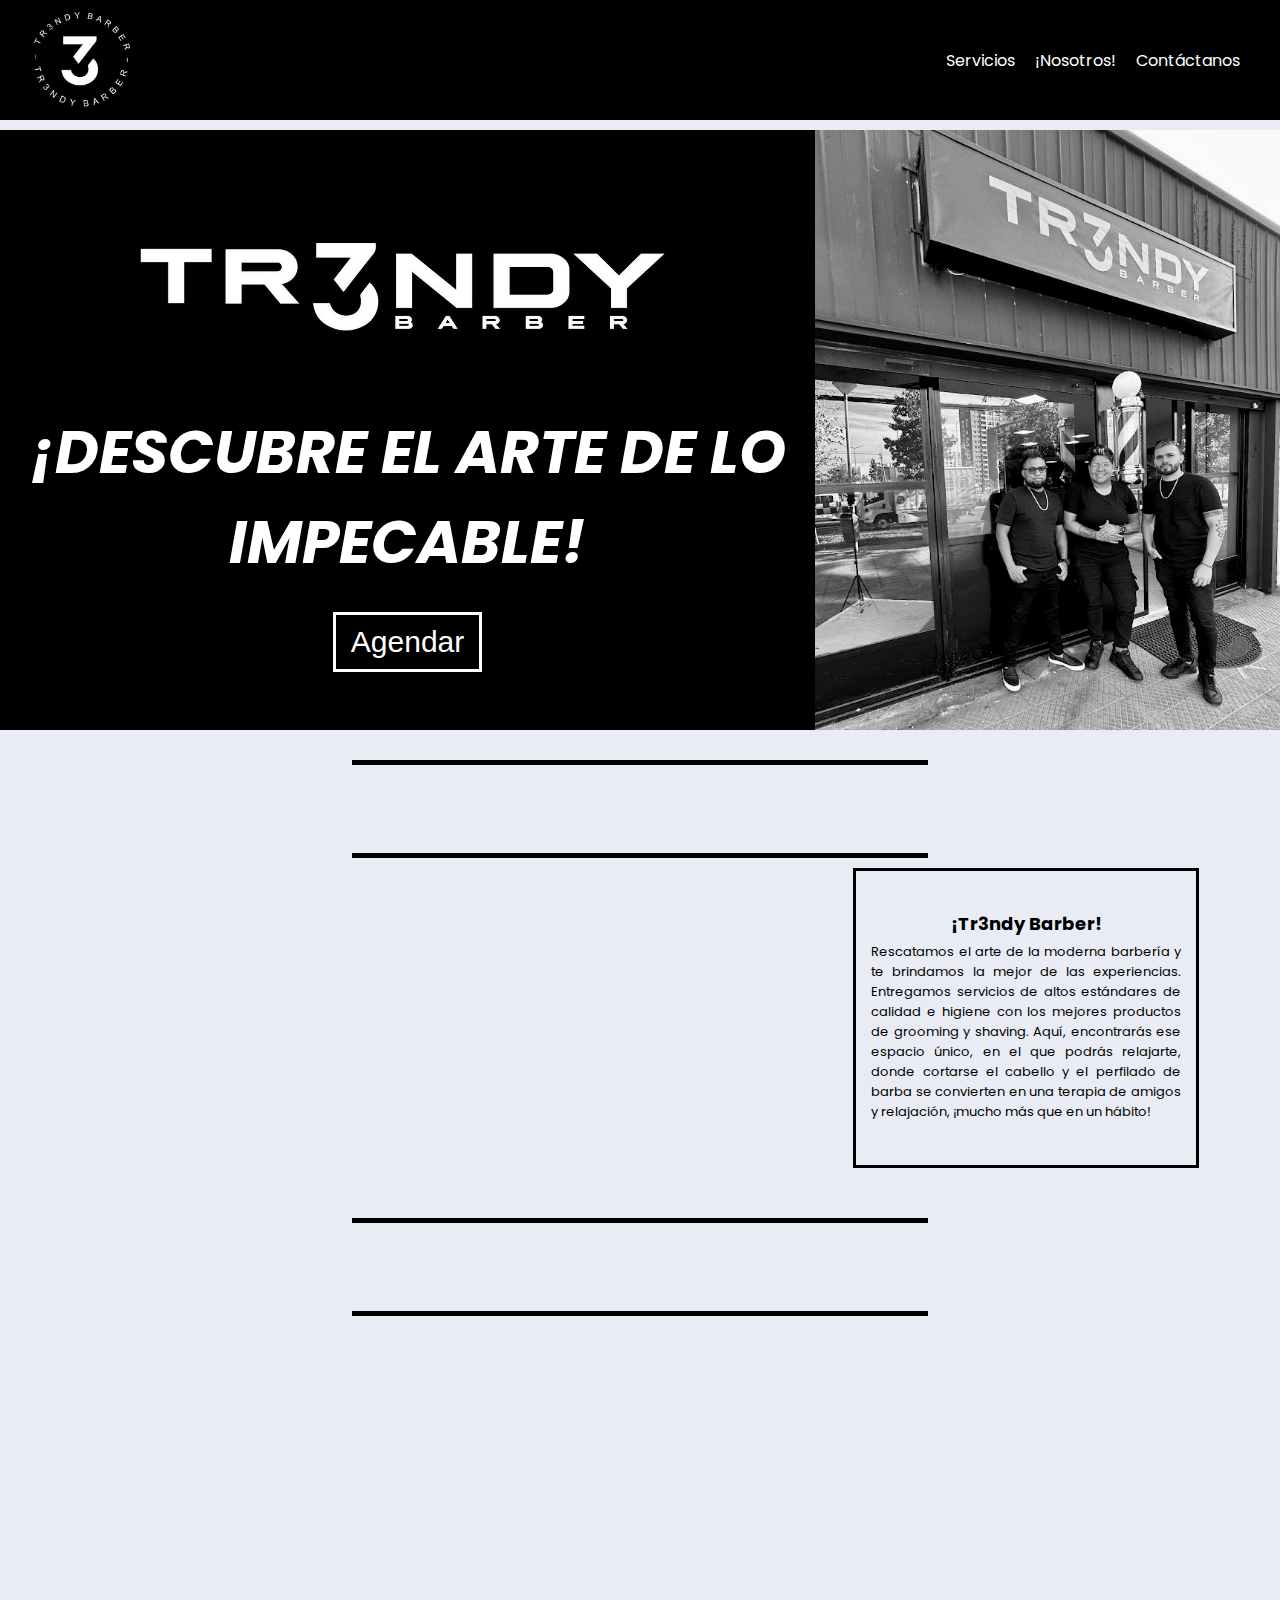
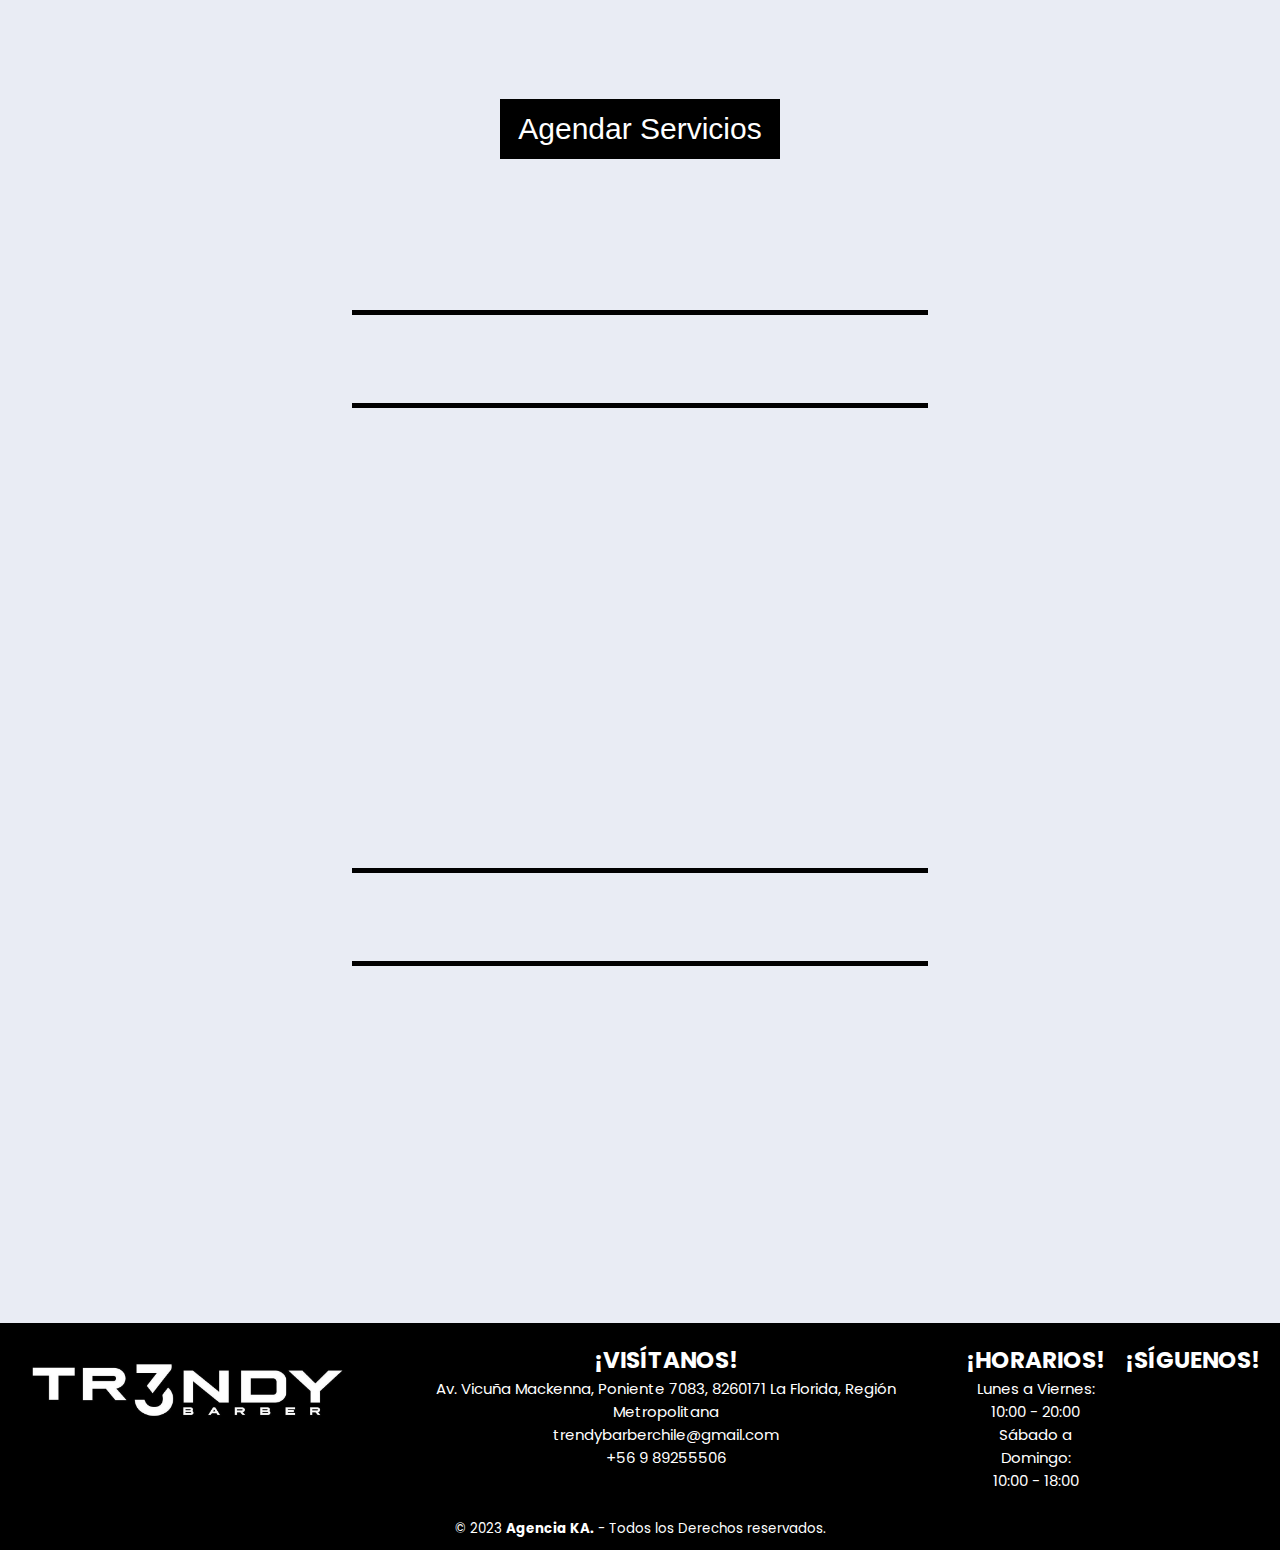
==== commit c7f8fc6f: "se agregan animaciones, se corrigen fotos carrusel" ====
--- a/root/index.html
+++ b/root/index.html
@@ -16,6 +16,8 @@
       integrity="sha512-z3gLpd7yknf1YoNbCzqRKc4qyor8gaKU1qmn+CShxbuBusANI9QpRohGBreCFkKxLhei6S9CQXFEbbKuqLg0DA=="
       crossorigin="anonymous"
       referrerpolicy="no-referrer"/>
+    <!-- Animate CSS -->
+    <link href="https://unpkg.com/aos@2.3.1/dist/aos.css" rel="stylesheet">
     <!-- Estilos CSS-->
     <link rel="stylesheet" href="./styles/estilo.css" />
     <link rel="stylesheet" href="./styles/carrusel.css">
@@ -62,7 +64,7 @@
           <img src="./assets/TR3NDY_FONDO_NEGRO.jpeg" alt="" />
         </div>
         <div class="banner-frase">
-          <h3>¡DESCUBRE EL ARTE DE LO IMPECABLE!</h3>
+          <h3 data-aos="zoom-in">¡DESCUBRE EL ARTE DE LO IMPECABLE!</h3>
         </div>
         <a
           href="https://trendybarbercl.setmore.com/?instant_experiences_enabled=true"
@@ -79,19 +81,19 @@
 
     <div class="about-container" id="us">
       <div class="linea"></div>
-      <h1>¿Quiénes somos?</h1>
+      <h1 data-aos="fade-right">¿Quiénes somos?</h1>
       <div class="linea"></div>
       <div class="profile-container">
         <div class="profile">
-          <div class="img-profile">
+          <div data-aos="flip-left" class="img-profile">
             <img src="./assets/Perfiles/gustavoPerfilMod.png" alt="Gustavo perfil" />
             <h2>Gustavo</h2>
           </div>
-          <div class="img-profile">
+          <div data-aos="flip-left" class="img-profile">
             <img src="./assets/Perfiles/luisPerfilMod.png" alt="Luis perfil" />
             <h2>Luis</h2>
           </div>
-          <div class="img-profile">
+          <div data-aos="flip-left" class="img-profile">
             <img src="./assets/Perfiles/dubraskaPerfilMod.png" alt="dubraska perfil" />
             <h2>Dubraska</h2>
           </div>
@@ -108,7 +110,7 @@
               una terapia de amigos y relajación, ¡mucho más que en un hábito!
             </p>
           </div>
-          <div class="gustavo-bio ocultar">
+          <div  class="gustavo-bio ocultar">
             <h2>Gustavo</h2>
             <p>
               ¡Hola! Soy Gustavo y te contaré sobre mi: en mi tiempo libre suelo
@@ -155,13 +157,13 @@
 
     <div class="serv-container" id="serv">
       <div class="linea"></div>
-      <h1>Nuestros Servicios</h1>
+      <h1 data-aos="fade-left">Nuestros Servicios</h1>
       <div class="linea"></div>
       <div class="serv-category">
         <!-- Categoria Cabello -->
-        <div class="serv" id="serv1">
-          <div class="serv-img">
-            <img class="img" src="./assets/Servicios/corte.png" alt="Corte de cabello" />
+        <div data-aos="flip-right" class="serv" id="serv1">
+          <div  class="serv-img">
+            <img class="img ocultar" src="./assets/Servicios/corte.png" alt="Corte de cabello" />
             <h2 class="serv-text">Corte de Cabello</h2>
           </div>
           <div class="serv-info ocultar">
@@ -181,10 +183,10 @@
           </div>
         </div>
         <!-- Categoria Barba -->
-        <div class="serv" id="serv2">
+        <div data-aos="flip-right" class="serv" id="serv2">
           <div class="serv-img">
             <img
-              class="img"
+              class="img ocultar"
               src="./assets/Servicios/barba.png"
               alt="Barba"
             />
@@ -207,10 +209,10 @@
           </div>
         </div>
         <!-- Categoria Facial -->
-        <div class="serv" id="serv3">
+        <div data-aos="flip-right" class="serv" id="serv3">
           <div class="serv-img">
             <img
-              class="img"
+              class="img ocultar"
               src="./assets/Servicios/facial.png"
               alt="Tratamiento Facial"
             />
@@ -235,10 +237,10 @@
           </div>
         </div>
         <!-- Categoria Colorimetria -->
-        <div class="serv" id="serv4">
+        <div data-aos="flip-right" class="serv" id="serv4">
           <div class="serv-img">
             <img
-              class="img"
+              class="img ocultar"
               src="./assets/Servicios/ServColorimetria.png"
               alt="Colorimetría"
             />
@@ -289,27 +291,28 @@
     <!-- Carrusel -->
     <div class="carrusel-container">
       <div class="linea"></div>
-      <h1>Galeria de Experiencias</h1>
-      <div class="linea"></div>
-
-    </div>
-
-    <div class="wrapper">
+      <h1 data-aos="fade-right">Galeria de Experiencias</h1>
+      <div class="linea"></div>
+
+    </div>
+
+    <div data-aos="flip-up" class="wrapper">
       <i id="left" class="fa-solid fa-angle-left"></i>
       <div class="carousel">
-        <img src="./assets/carrusel/1.png" alt="img" draggable="false">
-        <img src="./assets/carrusel/2.png" draggable="false">
+        <img src="./assets/carrusel/13.png" alt="img" draggable="false">
+        <img src="./assets/carrusel/8.png" draggable="false">
         <img src="./assets/carrusel/3.png" draggable="false">
         <img src="./assets/carrusel/4.png" draggable="false">
-        <img src="./assets/carrusel/5.png" draggable="false">
+        <img src="./assets/carrusel/12.png" draggable="false">
         <img src="./assets/carrusel/6.png" draggable="false">
         <img src="./assets/carrusel/7.png" draggable="false">
-        <img src="./assets/carrusel/8.png" draggable="false">
+        <img src="./assets/carrusel/2.png" draggable="false">
         <img src="./assets/carrusel/9.png" draggable="false">
         <img src="./assets/carrusel/10.png" draggable="false">
         <img src="./assets/carrusel/11.png" draggable="false">
-        <img src="./assets/carrusel/12.png" draggable="false">
-        <img src="./assets/carrusel/13.png" draggable="false">
+        <img src="./assets/carrusel/5.png" draggable="false">
+        <img src="./assets/carrusel/1.png" draggable="false">
+        <img src="./assets/carrusel/14.png" draggable="false">
       </div>
       <i id="right" class="fa-solid fa-angle-right"></i>
     </div>
@@ -318,7 +321,7 @@
     <!-- Seccion Ubicacion -->
     <div class="ubic-container" id="ubic">
       <div class="linea"></div>
-      <h1>¡¿Dónde encontrarnos?!</h1>
+      <h1 data-aos="fade-left">¡¿Dónde encontrarnos?!</h1>
       <div class="linea"></div>
       <div class="ubic">
         <iframe
@@ -343,9 +346,9 @@
           <img src="./assets/TR3NDY_FONDO_NEGRO - copia.jpeg" alt="logo" />
         </div>
         <div class="footer-msj">
-          <h2>¡VÍSITANOS!</h2>
+          <h2>¡VISÍTANOS!</h2>
           <p>Av. Vicuña Mackenna, Poniente 7083, 8260171 La Florida, Región Metropolitana</p>
-          <P>trendybarberchile@gmail.com</P>
+          <p>trendybarberchile@gmail.com</p>
           <p>+56 9 89255506</p>
         </div>
         <div class="footer-horarios">
@@ -380,11 +383,17 @@
         </small>
       </div>
     </footer>
-
+    <!-- JS -->
+    <script src="https://unpkg.com/aos@2.3.1/dist/aos.js"></script>
     <script src="./js/profile.js"></script>
     <script src="./js/menu.js"></script>
     <script src="./js/carousel.js"></script>
     <script src="./js/servDesk-Mob.js"></script>
+    <script src="./js/imgenHover.js"></script>
+
+    <script>
+      AOS.init();
+    </script>
     
   </body>
 </html>
--- a/root/styles/estilo.css
+++ b/root/styles/estilo.css
@@ -201,7 +201,7 @@
 .about-container {
   width: 90%;
   max-width: 480px;
-  margin: 20px auto 0 auto;
+  margin: 30px auto 0 auto;
   display: flex;
   flex-direction: column;
   align-items: center;
@@ -217,6 +217,7 @@
 .profile {
   display: flex;
   overflow: hidden;
+  margin-top:20px
 }
 
 .img-profile {
@@ -277,14 +278,14 @@
 .serv-container {
   width: 70%;
   max-width: 480px;
-  margin: 20px auto 0 auto;
+  margin: 30px auto 0 auto;
   display: flex;
   flex-direction: column;
   align-items: center;
 }
 
 .serv-category {
-  margin-top: 10px;
+  margin-top: 30px;
 }
 
 .serv {
@@ -297,11 +298,13 @@
   filter: grayscale(100%);
 }
 
-.img:hover {
+.img:hover, .hover-activo {
   transform: scale(1.1);
   transition: 1.5s;
   filter: grayscale(0%);
 }
+
+
 
 .serv-img {
   position: relative;
@@ -366,7 +369,7 @@
 /* Estilos del Carrusel */
 
 .carrusel-container {
-  margin: 10px auto 10px auto;
+  margin: 50px auto 30px auto;
   width: 90%;
 } 
 
@@ -458,12 +461,12 @@
 
 
 .ubic-container {
-  margin: 20px auto 0 auto;
+  margin: 30px auto 0 auto;
   width: 90%;
 }
 
 .ubic {
-  margin-top: 10px;
+  margin-top: 30px;
 }
 
 /* FOOTER */
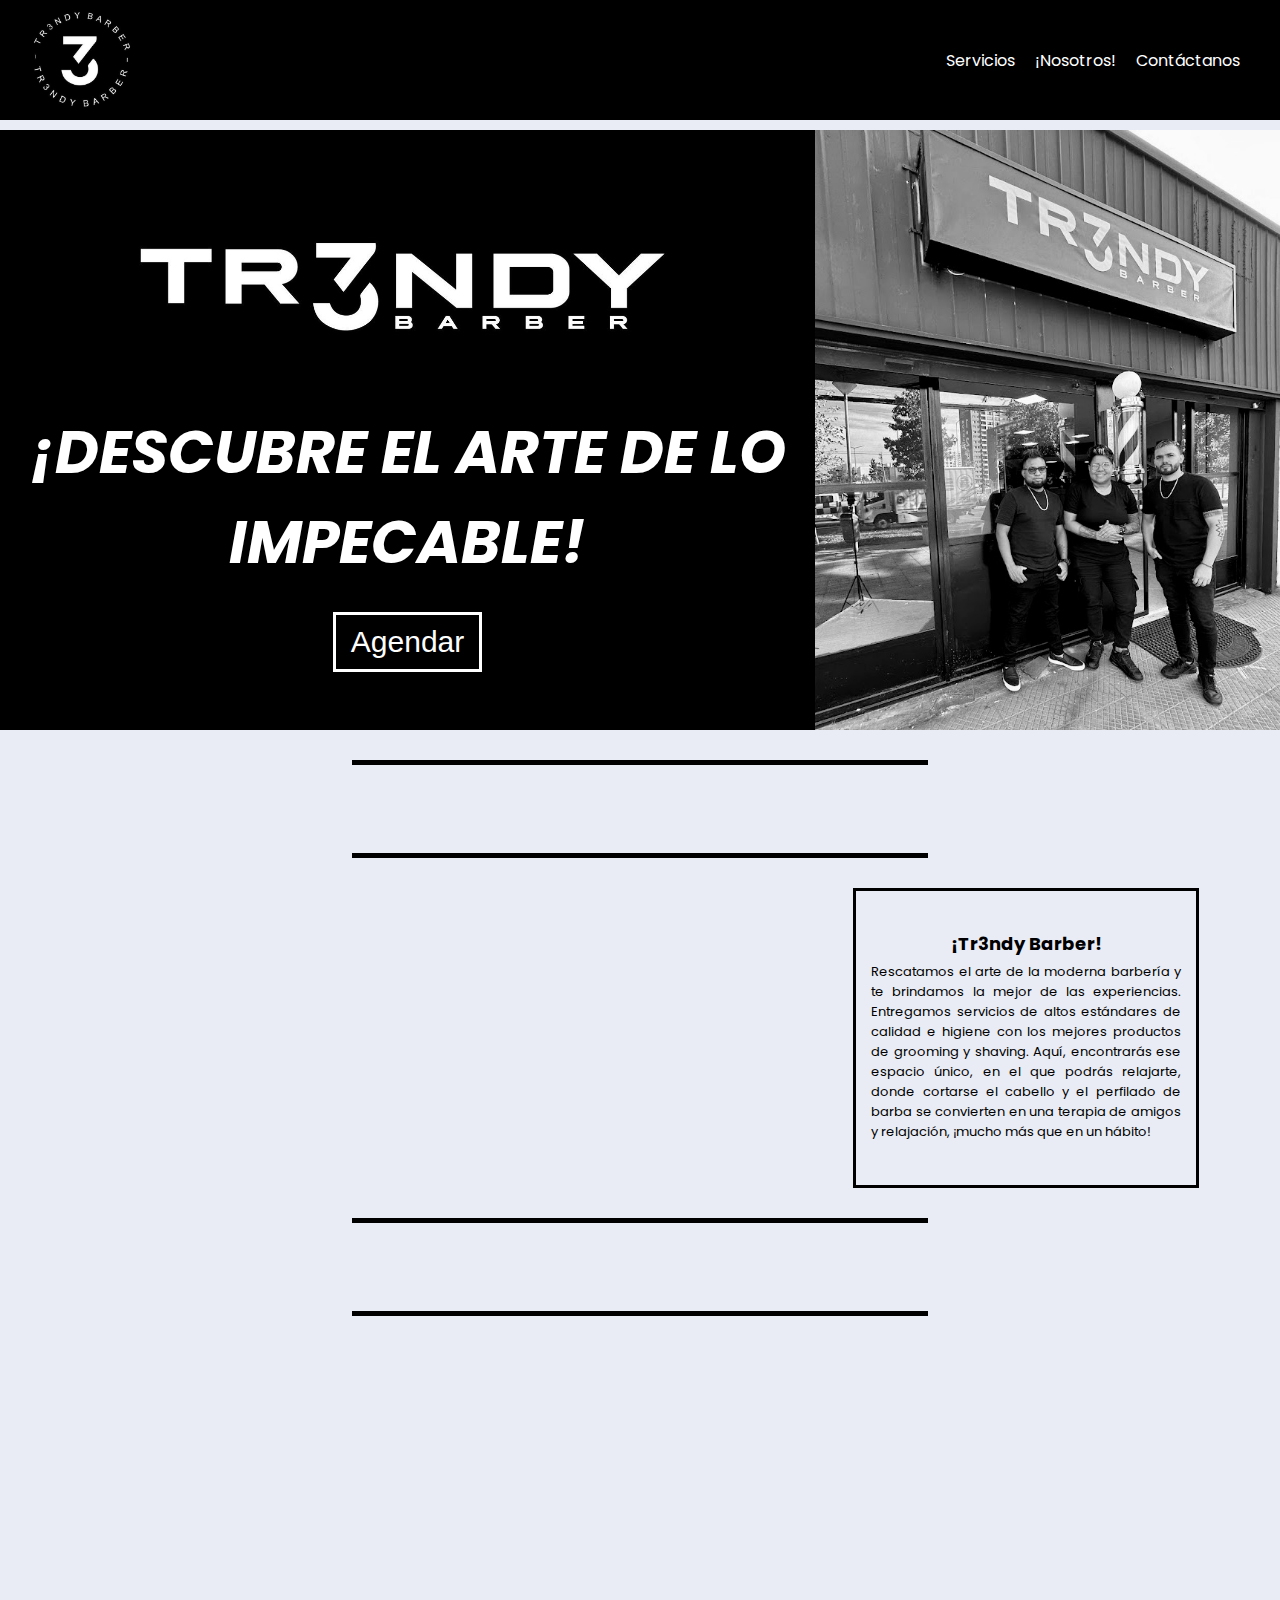
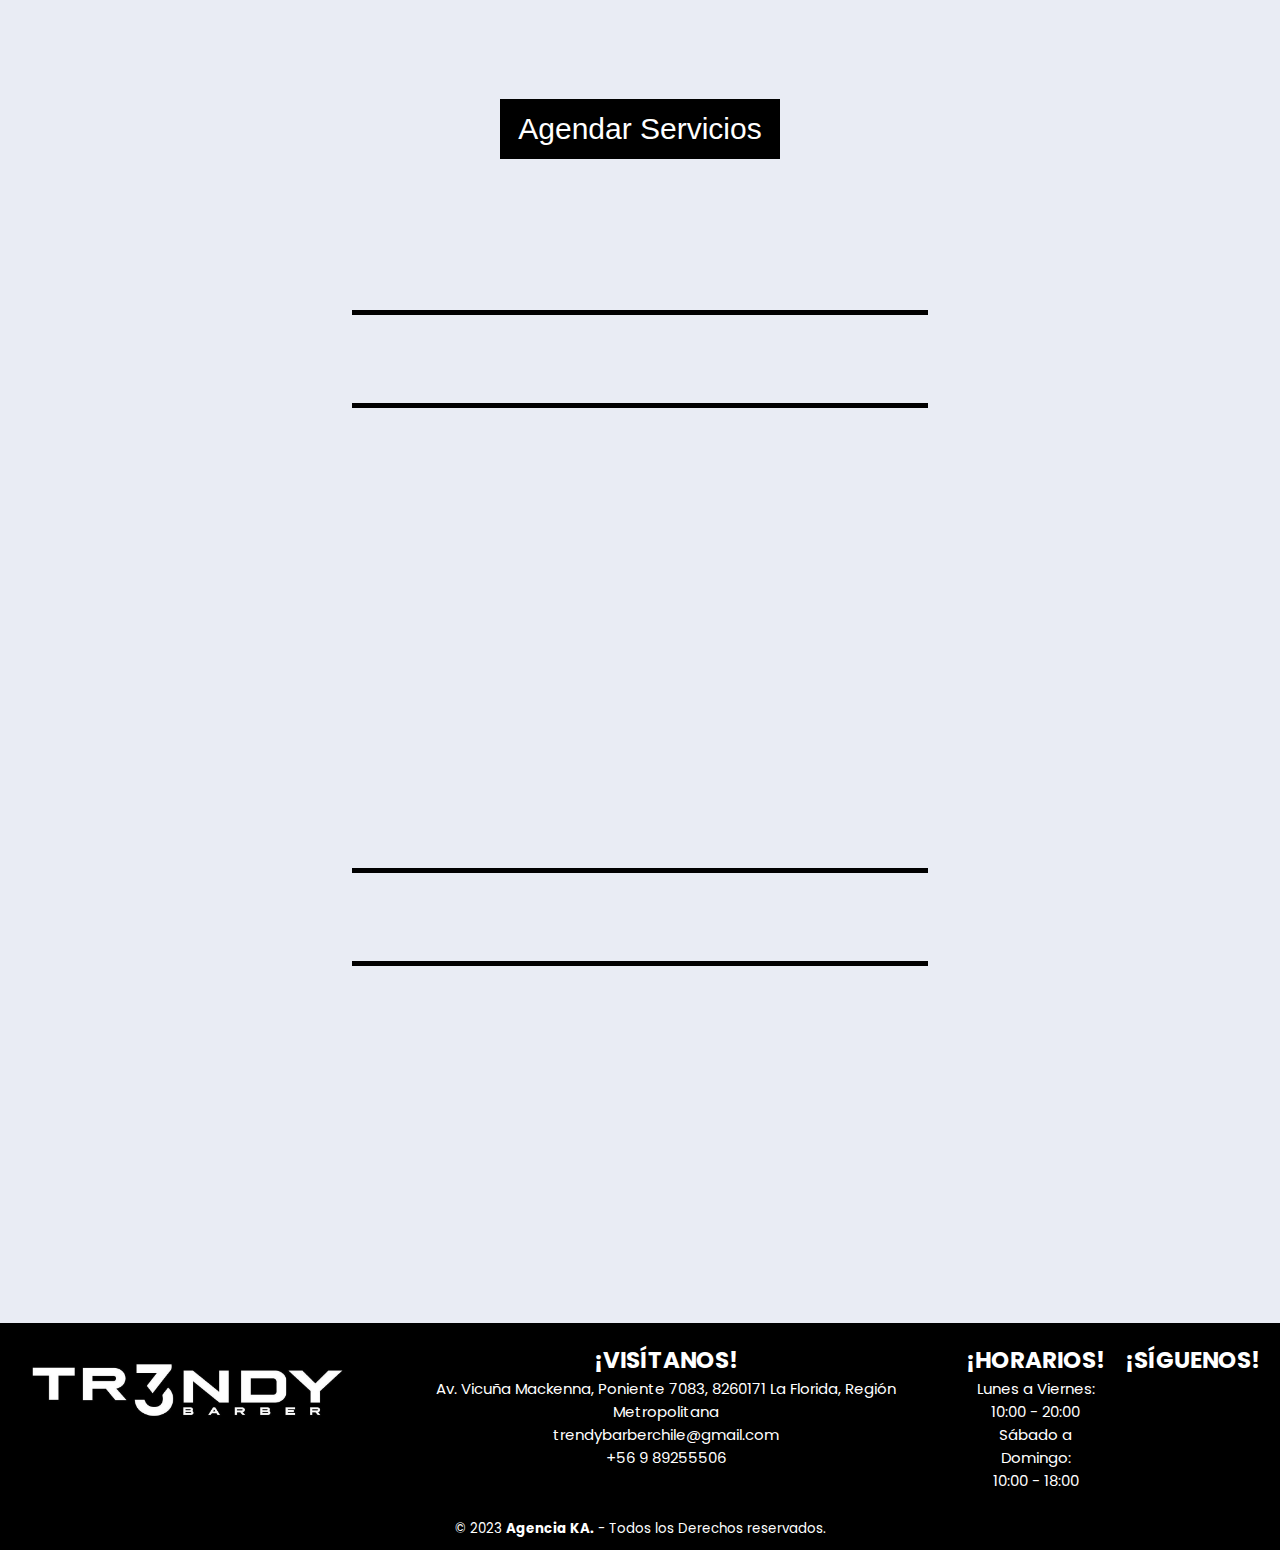
==== commit e92073ff: "se agregan modificaciones en servicios" ====
--- a/root/index.html
+++ b/root/index.html
@@ -16,8 +16,12 @@
       integrity="sha512-z3gLpd7yknf1YoNbCzqRKc4qyor8gaKU1qmn+CShxbuBusANI9QpRohGBreCFkKxLhei6S9CQXFEbbKuqLg0DA=="
       crossorigin="anonymous"
       referrerpolicy="no-referrer"/>
-    <!-- Animate CSS -->
+    <!-- Animaciones-->
     <link href="https://unpkg.com/aos@2.3.1/dist/aos.css" rel="stylesheet">
+    <link
+    rel="stylesheet"
+    href="https://cdnjs.cloudflare.com/ajax/libs/animate.css/4.1.1/animate.min.css"
+  />
     <!-- Estilos CSS-->
     <link rel="stylesheet" href="./styles/estilo.css" />
     <link rel="stylesheet" href="./styles/carrusel.css">
@@ -164,10 +168,13 @@
         <div data-aos="flip-right" class="serv" id="serv1">
           <div  class="serv-img">
             <img class="img ocultar" src="./assets/Servicios/corte.png" alt="Corte de cabello" />
+            <h2 class=" serv-text saber-mas">Saber más</h2>
             <h2 class="serv-text">Corte de Cabello</h2>
+            
           </div>
           <div class="serv-info ocultar">
             <h2>Corte de Cabello</h2>
+            
             <p>
               Ofrecemos cortes de cabello con asesoría personalizada mas lavado
               hidratante con Shampoo Premium Sir Fausto libre de sodio y
@@ -190,7 +197,9 @@
               src="./assets/Servicios/barba.png"
               alt="Barba"
             />
+            <h2 class=" serv-text saber-mas">Saber más</h2>
             <h2 class="serv-text">Corte de Barba</h2>
+            
           </div>
           <div class="serv-info ocultar">
             <h2>Corte de Barba</h2>
@@ -216,6 +225,7 @@
               src="./assets/Servicios/facial.png"
               alt="Tratamiento Facial"
             />
+            <h2 class=" serv-text saber-mas">Saber más</h2>
             <h2 class="serv-text">Limpieza Facial</h2>
           </div>
           <div class="serv-info ocultar">
@@ -244,6 +254,7 @@
               src="./assets/Servicios/ServColorimetria.png"
               alt="Colorimetría"
             />
+            <h2 class=" serv-text saber-mas">Saber más</h2>
             <h2 class="serv-text">Colorimetría</h2>
           </div>
 
--- a/root/styles/estilo.css
+++ b/root/styles/estilo.css
@@ -325,9 +325,27 @@
   cursor: pointer;
 }
 
+.saber-mas h3{
+
+  left: 50%;
+  top: 80%;
+  transform: translate(-50%, -15%);
+
+}
+
+
+
 .serv-img h2:hover {
   background-color: white;
   color: black;
+}
+
+.serv-img .saber-mas{
+  left: 50%;
+  top: 80%;
+  transform: translate(-50%, -15%);
+  font-size: 20px;
+
 }
 
 .social {
@@ -653,6 +671,7 @@
   .text-profile {
     width: 30%;
     height: 300px;
+    margin-top: 20px;
   }
 
   .text-profile p {
